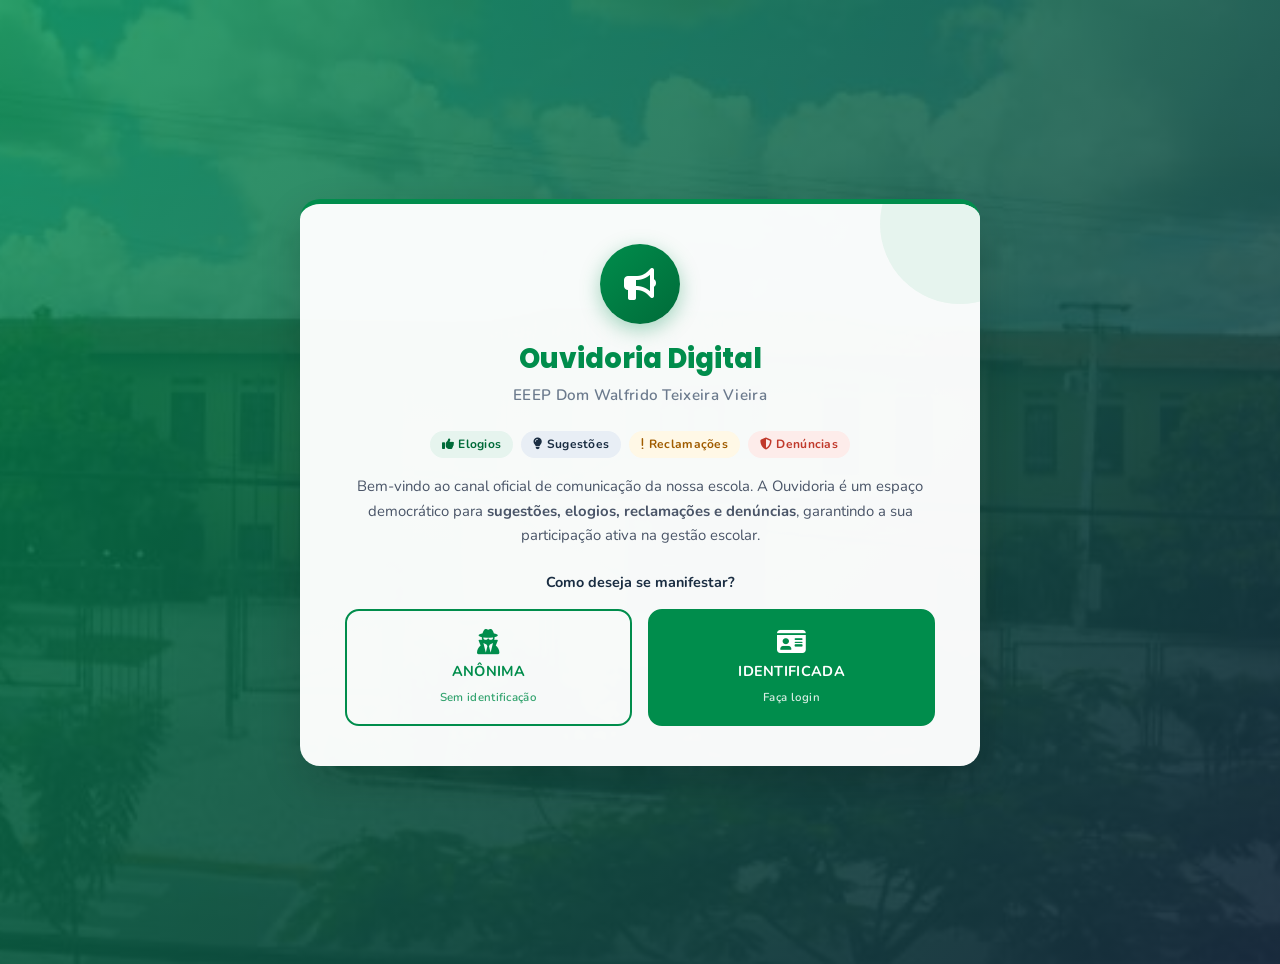
==== index.html @ 805d36ae "v1" ====
<!DOCTYPE html>
<html lang="pt-br">

<head>
    <meta charset="UTF-8">
    <meta name="viewport" content="width=device-width, initial-scale=1.0">
    <meta name="description" content="Ouvidoria Digital — EEEP Dom Walfrido Teixeira Vieira">
    <title>Ouvidoria Digital — EEEP Dom Walfrido</title>

    <link href="https://cdn.jsdelivr.net/npm/bootstrap@5.3.0/dist/css/bootstrap.min.css" rel="stylesheet">
    <link rel="stylesheet" href="https://cdnjs.cloudflare.com/ajax/libs/font-awesome/6.4.0/css/all.min.css">
    <link rel="stylesheet" href="https://cdnjs.cloudflare.com/ajax/libs/animate.css/4.1.1/animate.min.css">
    <link href="https://fonts.googleapis.com/css2?family=Nunito:wght@400;500;600;700;800&family=Poppins:wght@600;700;800&display=swap" rel="stylesheet">
    <link rel="stylesheet" href="assets/css/style.css">
</head>

<body>

    <section id="tela-apresentacao" class="animate__animated animate__fadeIn">
        <div class="hero-overlay">
            <div class="container d-flex align-items-center justify-content-center min-vh-100 py-4">
                <div class="card-hero animate__animated animate__zoomIn">

                    <div class="text-center mb-4">
                        <div class="hero-icon">
                            <i class="fas fa-bullhorn"></i>
                        </div>
                        <h1 class="hero-titulo">Ouvidoria Digital</h1>
                        <p class="hero-subtitulo">EEEP Dom Walfrido Teixeira Vieira</p>
                    </div>

                    <div class="tipo-chips mb-3">
                        <span class="chip chip-verde"><i class="fas fa-thumbs-up me-1"></i>Elogios</span>
                        <span class="chip chip-azul"><i class="fas fa-lightbulb me-1"></i>Sugestões</span>
                        <span class="chip chip-amarelo"><i class="fas fa-exclamation me-1"></i>Reclamações</span>
                        <span class="chip chip-vermelho"><i class="fas fa-shield-alt me-1"></i>Denúncias</span>
                    </div>

                    <p class="hero-desc text-center mb-4">
                        Bem-vindo ao canal oficial de comunicação da nossa escola. A Ouvidoria é um espaço
                        democrático para <strong>sugestões, elogios, reclamações e denúncias</strong>,
                        garantindo a sua participação ativa na gestão escolar.
                    </p>

                    <p class="text-center fw-bold mb-3" style="color: var(--azul); font-size:.9rem;">
                        Como deseja se manifestar?
                    </p>
                    <div class="row g-3">
                        <div class="col-md-6">
                            <button class="btn-hero btn-hero-anonimo"
                                onclick="window.location.href='dashboard.html?anonimo=1'">
                                <i class="fas fa-user-secret"></i>
                                ANÔNIMA
                                <small style="font-size:.72rem; font-weight:600; opacity:.8;">Sem identificação</small>
                            </button>
                        </div>
                        <div class="col-md-6">
                            <button class="btn-hero btn-hero-login"
                                onclick="window.location.href='login.html'">
                                <i class="fas fa-id-card"></i>
                                IDENTIFICADA
                                <small style="font-size:.72rem; font-weight:600; opacity:.85;">Faça login</small>
                            </button>
                        </div>
                    </div>

                </div>
            </div>
        </div>
    </section>

    <script src="https://code.jquery.com/jquery-3.7.1.min.js"></script>
    <script src="https://cdn.jsdelivr.net/npm/bootstrap@5.3.0/dist/js/bootstrap.bundle.min.js"></script>
</body>
</html>
---- assets/css/style.css ----
/* ================================================
   OUVIDORIA DIGITAL — EEEP Dom Walfrido Teixeira
   Paleta oficial: Verde #008d4c · Azul #1a2d42
   ================================================ */

@import url('https://fonts.googleapis.com/css2?family=Nunito:wght@400;500;600;700;800&family=Poppins:wght@600;700;800&display=swap');

/* --- VARIÁVEIS -------------------------------- */
:root {
    --verde:        #008d4c;
    --verde-escuro: #006b39;
    --verde-claro:  #e6f4ee;
    --verde-borda:  #b3ddc8;
    --azul:         #1a2d42;
    --azul-medio:   #253d57;
    --dourado:      #f0b429;
    --dourado-claro:#fff8e6;
    --fundo:        #f0f4f2;
    --branco:       #ffffff;
    --texto:        #2c3e50;
    --texto-suave:  #6b7a8d;
    --sombra-sm:    0 2px 8px rgba(0,0,0,0.08);
    --sombra-md:    0 6px 20px rgba(0,0,0,0.12);
    --sombra-lg:    0 16px 40px rgba(0,0,0,0.16);
    --radius:       14px;
    --radius-sm:    8px;
    --transicao:    all 0.28s cubic-bezier(.4,0,.2,1);
}

/* --- RESET GLOBAL ----------------------------- */
*, *::before, *::after { box-sizing: border-box; margin: 0; padding: 0; }

body {
    font-family: 'Nunito', sans-serif;
    background: var(--fundo);
    color: var(--texto);
    overflow-x: hidden;
}

/* ================================================
   LOADER
   ================================================ */
#loader-overlay {
    position: fixed; inset: 0;
    background: rgba(0,141,76,0.96);
    z-index: 9999;
    display: flex;
    align-items: center;
    justify-content: center;
    flex-direction: column;
    gap: 1rem;
    backdrop-filter: blur(6px);
}
#loader-overlay .spinner-border { width: 3.5rem; height: 3.5rem; border-width: .35em; }
#loader-overlay p { color: #fff; font-weight: 700; font-size: 1rem; letter-spacing: .5px; margin: 0; }

/* ================================================
   TELA DE APRESENTAÇÃO (HERO)
   ================================================ */
#tela-apresentacao {
    background: url('../img/escola.jpg') center/cover no-repeat;
    min-height: 100vh;
    position: relative;
}
.hero-overlay {
    min-height: 100vh;
    background: linear-gradient(
        135deg,
        rgba(0,141,76,0.82) 0%,
        rgba(26,45,66,0.88) 100%
    );
    display: flex;
    align-items: center;
    justify-content: center;
    padding: 2rem 1rem;
}

/* Card hero */
.card-hero {
    background: rgba(255,255,255,0.97);
    border: none;
    border-radius: 20px;
    box-shadow: var(--sombra-lg);
    padding: 2.5rem 2.8rem;
    max-width: 680px;
    width: 100%;
    border-top: 5px solid var(--verde);
    position: relative;
    overflow: hidden;
}
.card-hero::before {
    content: '';
    position: absolute;
    top: -60px; right: -60px;
    width: 160px; height: 160px;
    border-radius: 50%;
    background: var(--verde-claro);
    z-index: 0;
}

.hero-icon {
    width: 80px; height: 80px;
    background: linear-gradient(135deg, var(--verde), var(--verde-escuro));
    border-radius: 50%;
    display: flex; align-items: center; justify-content: center;
    font-size: 2rem; color: #fff;
    margin: 0 auto 1.2rem;
    box-shadow: 0 6px 20px rgba(0,141,76,0.35);
    position: relative; z-index: 1;
}

.hero-titulo {
    font-family: 'Poppins', sans-serif;
    font-size: 1.7rem;
    font-weight: 800;
    color: var(--verde);
    position: relative; z-index: 1;
}
.hero-subtitulo {
    color: var(--texto-suave);
    font-size: .95rem;
    font-weight: 600;
    letter-spacing: .3px;
    position: relative; z-index: 1;
}
.hero-desc {
    font-size: .93rem;
    color: #4a5568;
    line-height: 1.65;
    position: relative; z-index: 1;
}

/* Botões de escolha */
.btn-hero {
    border: 2px solid;
    border-radius: var(--radius);
    padding: 1.1rem 1rem;
    font-weight: 700;
    font-size: .9rem;
    letter-spacing: .3px;
    transition: var(--transicao);
    display: flex; flex-direction: column;
    align-items: center; gap: .4rem;
    width: 100%;
}
.btn-hero i { font-size: 1.6rem; }
.btn-hero-anonimo {
    border-color: var(--verde);
    color: var(--verde);
    background: transparent;
}
.btn-hero-anonimo:hover {
    background: var(--verde);
    color: #fff;
    transform: translateY(-3px);
    box-shadow: 0 8px 20px rgba(0,141,76,0.3);
}
.btn-hero-login {
    background: var(--verde);
    border-color: var(--verde);
    color: #fff;
}
.btn-hero-login:hover {
    background: var(--verde-escuro);
    border-color: var(--verde-escuro);
    transform: translateY(-3px);
    box-shadow: 0 8px 20px rgba(0,141,76,0.3);
}

/* Chips de tipo */
.tipo-chips {
    display: flex;
    flex-wrap: wrap;
    gap: .5rem;
    justify-content: center;
    margin-bottom: 1.4rem;
}
.chip {
    font-size: .75rem;
    font-weight: 700;
    padding: .3rem .75rem;
    border-radius: 99px;
    letter-spacing: .3px;
}
.chip-verde   { background: var(--verde-claro); color: var(--verde-escuro); }
.chip-amarelo { background: var(--dourado-claro); color: #a05c00; }
.chip-azul    { background: #e8eef5; color: var(--azul); }
.chip-vermelho{ background: #fdecea; color: #c0392b; }

/* ================================================
   TELA DE LOGIN
   ================================================ */
#tela-login {
    background: linear-gradient(135deg, var(--verde) 0%, var(--azul) 100%);
    min-height: 100vh;
    display: flex;
    align-items: center;
    justify-content: center;
    padding: 2rem 1rem;
}

.card-login {
    background: var(--branco);
    border: none;
    border-radius: 20px;
    box-shadow: var(--sombra-lg);
    padding: 2.6rem 2.4rem;
    max-width: 440px;
    width: 100%;
    border-top: 5px solid var(--dourado);
}

.login-icon {
    width: 76px; height: 76px;
    background: linear-gradient(135deg, var(--azul), var(--azul-medio));
    border-radius: 50%;
    display: flex; align-items: center; justify-content: center;
    font-size: 1.9rem; color: #fff;
    margin: 0 auto 1.3rem;
    box-shadow: 0 6px 18px rgba(26,45,66,0.3);
}

.login-titulo {
    font-family: 'Poppins', sans-serif;
    font-weight: 800;
    font-size: 1.4rem;
    color: var(--azul);
    letter-spacing: -.3px;
}

/* Inputs customizados */
.form-control, .form-select {
    border-radius: var(--radius-sm);
    border: 1.5px solid #dde3ec;
    padding: .65rem .9rem;
    font-size: .92rem;
    font-family: 'Nunito', sans-serif;
    transition: var(--transicao);
}
.form-control:focus, .form-select:focus {
    border-color: var(--verde);
    box-shadow: 0 0 0 3px rgba(0,141,76,0.12);
    outline: none;
}
.input-group-text {
    border: 1.5px solid #dde3ec;
    background: #f8faf9;
    border-right: none;
}
.input-group .form-control {
    border-left: none;
}

.form-label {
    font-size: .82rem;
    font-weight: 700;
    text-transform: uppercase;
    letter-spacing: .5px;
    color: var(--texto-suave);
    margin-bottom: .4rem;
}

/* Botão login principal */
.btn-entrar {
    background: linear-gradient(135deg, var(--verde), var(--verde-escuro));
    border: none;
    border-radius: 99px;
    padding: .8rem 1.5rem;
    font-weight: 800;
    font-size: .92rem;
    letter-spacing: .5px;
    color: #fff;
    transition: var(--transicao);
    box-shadow: 0 4px 14px rgba(0,141,76,0.35);
}
.btn-entrar:hover {
    transform: translateY(-2px);
    box-shadow: 0 8px 22px rgba(0,141,76,0.4);
    color: #fff;
}
.btn-entrar:active { transform: scale(.97); }

.link-verde { color: var(--verde); font-weight: 700; text-decoration: none; }
.link-verde:hover { color: var(--verde-escuro); text-decoration: underline; }
.link-suave { color: var(--texto-suave); font-size: .85rem; text-decoration: none; }
.link-suave:hover { color: var(--verde); }

/* ================================================
   NAVBAR
   ================================================ */
.navbar-eeep {
    background: var(--azul) !important;
    border-bottom: 3px solid var(--verde);
    padding: .6rem 1.5rem;
    position: sticky;
    top: 0;
    z-index: 1030;
    box-shadow: 0 2px 12px rgba(0,0,0,0.2);
}
.navbar-brand-texto {
    font-family: 'Poppins', sans-serif;
    font-size: 1.05rem;
    font-weight: 800;
    color: #fff !important;
    letter-spacing: .3px;
    display: flex;
    align-items: center;
    gap: .6rem;
}
.navbar-brand-texto .badge-escola {
    font-size: .65rem;
    font-weight: 700;
    background: var(--verde);
    color: #fff;
    border-radius: 6px;
    padding: .25rem .55rem;
    letter-spacing: .3px;
}
.btn-sair {
    background: transparent;
    border: 1.5px solid rgba(255,255,255,.3);
    color: rgba(255,255,255,.85);
    font-size: .82rem;
    font-weight: 700;
    border-radius: 99px;
    padding: .35rem .9rem;
    transition: var(--transicao);
}
.btn-sair:hover {
    background: rgba(255,255,255,.1);
    border-color: rgba(255,255,255,.6);
    color: #fff;
}

/* ================================================
   SIDEBAR
   ================================================ */
.sidebar {
    background: var(--branco);
    border-right: 1px solid #e2e8f0;
    height: calc(100vh - 58px);
    position: sticky;
    top: 58px;
    overflow-y: auto;
    padding: 1rem 0;
}

.sidebar-label {
    font-size: .7rem;
    font-weight: 800;
    letter-spacing: 1.2px;
    color: #b0bec5;
    text-transform: uppercase;
    padding: .8rem 1.4rem .3rem;
    margin-top: .5rem;
}

.sidebar .nav-link {
    display: flex;
    align-items: center;
    gap: .75rem;
    color: var(--texto-suave);
    font-size: .9rem;
    font-weight: 600;
    padding: .7rem 1.4rem;
    border-radius: 0;
    border-left: 3px solid transparent;
    transition: var(--transicao);
    margin: .1rem 0;
}
.sidebar .nav-link i {
    width: 20px;
    text-align: center;
    font-size: 1rem;
    color: #b0bec5;
    transition: var(--transicao);
}
.sidebar .nav-link:hover {
    background: var(--verde-claro);
    color: var(--verde);
    border-left-color: var(--verde-borda);
}
.sidebar .nav-link:hover i { color: var(--verde); }
.sidebar .nav-link.active {
    background: var(--verde-claro);
    color: var(--verde-escuro);
    border-left-color: var(--verde);
    font-weight: 800;
}
.sidebar .nav-link.active i { color: var(--verde); }

/* ================================================
   ÁREA PRINCIPAL (MAIN)
   ================================================ */
.main-content {
    padding: 2rem 1.8rem;
    min-height: calc(100vh - 58px);
}

/* Cabeçalho de seção */
.section-header {
    display: flex;
    align-items: center;
    justify-content: space-between;
    margin-bottom: 1.8rem;
    padding-bottom: 1rem;
    border-bottom: 2px solid #e8eef4;
}
.section-title {
    font-family: 'Poppins', sans-serif;
    font-size: 1.35rem;
    font-weight: 800;
    color: var(--azul);
    margin: 0;
}
.section-title span {
    font-size: .8rem;
    font-weight: 600;
    color: var(--texto-suave);
    display: block;
    margin-top: .1rem;
    font-family: 'Nunito', sans-serif;
}

/* ================================================
   CARDS DE ESTATÍSTICAS
   ================================================ */
.stat-card {
    background: var(--branco);
    border-radius: var(--radius);
    padding: 1.4rem 1.6rem;
    box-shadow: var(--sombra-sm);
    border: 1px solid #edf2f7;
    position: relative;
    overflow: hidden;
    transition: var(--transicao);
}
.stat-card:hover {
    transform: translateY(-3px);
    box-shadow: var(--sombra-md);
}
.stat-card::after {
    content: '';
    position: absolute;
    top: 0; left: 0;
    width: 4px; height: 100%;
}
.stat-card.verde::after  { background: var(--verde); }
.stat-card.azul::after   { background: var(--azul); }
.stat-card.dourado::after{ background: var(--dourado); }
.stat-card.vermelho::after{ background: #e74c3c; }

.stat-label {
    font-size: .72rem;
    font-weight: 800;
    text-transform: uppercase;
    letter-spacing: .8px;
    color: var(--texto-suave);
    margin-bottom: .4rem;
}
.stat-valor {
    font-family: 'Poppins', sans-serif;
    font-size: 2rem;
    font-weight: 800;
    color: var(--azul);
    line-height: 1;
}
.stat-icone {
    position: absolute;
    top: 1.2rem; right: 1.2rem;
    font-size: 2rem;
    opacity: .1;
    color: var(--azul);
}

/* ================================================
   CARDS GENÉRICOS
   ================================================ */
.card-secao {
    background: var(--branco);
    border-radius: var(--radius);
    box-shadow: var(--sombra-sm);
    border: 1px solid #edf2f7;
    overflow: hidden;
}
.card-secao .card-header-custom {
    padding: 1.1rem 1.5rem;
    border-bottom: 1px solid #edf2f7;
    font-weight: 700;
    font-size: .9rem;
    color: var(--azul);
    background: #fafbfc;
    display: flex;
    align-items: center;
    gap: .5rem;
}
.card-secao .card-body-custom {
    padding: 1.5rem;
}

/* ================================================
   TABELAS
   ================================================ */
.tabela-custom {
    width: 100%;
    border-collapse: separate;
    border-spacing: 0;
    font-size: .88rem;
}
.tabela-custom thead th {
    background: #f8fafc;
    color: var(--texto-suave);
    font-size: .72rem;
    font-weight: 800;
    text-transform: uppercase;
    letter-spacing: .8px;
    padding: .85rem 1rem;
    border-bottom: 2px solid #e2e8f0;
}
.tabela-custom tbody tr {
    transition: var(--transicao);
}
.tabela-custom tbody tr:hover {
    background: var(--verde-claro);
}
.tabela-custom tbody td {
    padding: .85rem 1rem;
    border-bottom: 1px solid #f0f4f2;
    vertical-align: middle;
    color: var(--texto);
}
.protocolo-badge {
    font-family: 'Poppins', sans-serif;
    font-size: .82rem;
    font-weight: 700;
    color: var(--azul);
    background: #e8eef5;
    border-radius: 6px;
    padding: .2rem .55rem;
}

/* Badges de status e tipo */
.badge-status, .badge-tipo {
    font-size: .72rem;
    font-weight: 700;
    padding: .35rem .7rem;
    border-radius: 99px;
    letter-spacing: .2px;
}
.s-recebido    { background: #e3f2fd; color: #1565c0; }
.s-analise     { background: #fff8e1; color: #f57f17; }
.s-andamento   { background: #e8f5e9; color: #2e7d32; }
.s-concluido   { background: #e8f5e9; color: #1b5e20; }
.s-arquivado   { background: #f3e5f5; color: #6a1b9a; }

.t-reclamacao { background: #fdecea; color: #c0392b; }
.t-sugestao   { background: #e8f5e9; color: #1b7a3e; }
.t-denuncia   { background: #fef9e7; color: #9a7d0a; }
.t-elogio     { background: #e8f4fd; color: #1a6ea5; }

/* ================================================
   BOTÕES GERAIS
   ================================================ */
.btn-verde {
    background: var(--verde);
    border: none;
    color: #fff;
    font-weight: 700;
    border-radius: var(--radius-sm);
    padding: .6rem 1.3rem;
    font-size: .88rem;
    transition: var(--transicao);
}
.btn-verde:hover {
    background: var(--verde-escuro);
    color: #fff;
    transform: translateY(-1px);
    box-shadow: 0 4px 12px rgba(0,141,76,0.3);
}
.btn-verde-outline {
    background: transparent;
    border: 1.5px solid var(--verde);
    color: var(--verde);
    font-weight: 700;
    border-radius: var(--radius-sm);
    padding: .6rem 1.3rem;
    font-size: .88rem;
    transition: var(--transicao);
}
.btn-verde-outline:hover {
    background: var(--verde);
    color: #fff;
}
.btn-azul {
    background: var(--azul);
    border: none;
    color: #fff;
    font-weight: 700;
    border-radius: var(--radius-sm);
    padding: .6rem 1.3rem;
    font-size: .88rem;
    transition: var(--transicao);
}
.btn-azul:hover {
    background: var(--azul-medio);
    color: #fff;
    transform: translateY(-1px);
}
.btn-sm-icone {
    width: 34px; height: 34px;
    border-radius: var(--radius-sm);
    border: 1.5px solid #e2e8f0;
    background: #fff;
    color: var(--texto-suave);
    display: inline-flex; align-items: center; justify-content: center;
    font-size: .85rem;
    transition: var(--transicao);
}
.btn-sm-icone:hover {
    background: var(--verde-claro);
    border-color: var(--verde-borda);
    color: var(--verde);
}

/* ================================================
   FORMULÁRIO DE MANIFESTAÇÃO
   ================================================ */
.form-manifestacao .form-control,
.form-manifestacao .form-select {
    border-radius: var(--radius-sm);
}
.form-manifestacao textarea { resize: vertical; min-height: 120px; }

.switch-anonimo {
    border: 1.5px solid var(--dourado);
    border-left: 5px solid var(--dourado);
    background: var(--dourado-claro);
    border-radius: var(--radius-sm);
    padding: .9rem 1.1rem;
    margin-bottom: 1.2rem;
    display: flex;
    align-items: center;
    gap: .75rem;
}
.switch-anonimo .form-check-input:checked {
    background-color: var(--dourado);
    border-color: var(--dourado);
}
.switch-anonimo label {
    font-weight: 700;
    font-size: .9rem;
    color: #8a6000;
    cursor: pointer;
}

/* ================================================
   BUSCA DE PROTOCOLO
   ================================================ */
.card-protocolo {
    max-width: 560px;
    margin: 0 auto;
}
.resultado-protocolo {
    border: 1.5px solid var(--verde-borda);
    border-radius: var(--radius);
    padding: 1.4rem;
    background: var(--verde-claro);
}
.resultado-protocolo .titulo-proto {
    font-weight: 800;
    color: var(--verde-escuro);
    display: flex; align-items: center; gap: .5rem;
    margin-bottom: .8rem;
}
.resultado-protocolo .info-row {
    display: flex;
    justify-content: space-between;
    font-size: .88rem;
    border-bottom: 1px solid var(--verde-borda);
    padding: .4rem 0;
}
.resultado-protocolo .info-row:last-child { border: none; }
.resultado-protocolo .info-row strong { color: var(--azul); font-weight: 700; }

/* ================================================
   PERFIL
   ================================================ */
.avatar-perfil {
    width: 90px; height: 90px;
    background: linear-gradient(135deg, var(--verde), var(--azul));
    border-radius: 50%;
    display: flex; align-items: center; justify-content: center;
    font-size: 2.4rem; color: #fff;
    margin: 0 auto 1rem;
    box-shadow: 0 6px 18px rgba(0,0,0,0.15);
}

/* ================================================
   ALERT & FEEDBACK
   ================================================ */
.alerta-sucesso {
    background: var(--verde-claro);
    border: 1.5px solid var(--verde-borda);
    border-left: 5px solid var(--verde);
    border-radius: var(--radius-sm);
    padding: 1rem 1.2rem;
    color: var(--verde-escuro);
    font-weight: 600;
    font-size: .9rem;
}
.alerta-erro {
    background: #fdecea;
    border: 1.5px solid #f5c6cb;
    border-left: 5px solid #e74c3c;
    border-radius: var(--radius-sm);
    padding: 1rem 1.2rem;
    color: #c0392b;
    font-weight: 600;
    font-size: .9rem;
}

/* ================================================
   RESPONSIVIDADE
   ================================================ */
@media (max-width: 768px) {
    .sidebar {
        position: relative !important;
        top: 0;
        height: auto;
        border-right: none;
        border-bottom: 1px solid #e2e8f0;
    }
    .main-content { padding: 1.2rem 1rem; }
    .card-hero { padding: 1.8rem 1.4rem; }
    .card-login { padding: 2rem 1.5rem; }
    .section-title { font-size: 1.15rem; }
}

/* ================================================
   ANIMAÇÕES
   ================================================ */
@keyframes fadeSlideUp {
    from { opacity: 0; transform: translateY(16px); }
    to   { opacity: 1; transform: translateY(0); }
}
.fade-in-up {
    animation: fadeSlideUp .4s ease both;
}

/* Scrollbar personalizado */
::-webkit-scrollbar { width: 6px; height: 6px; }
::-webkit-scrollbar-track { background: #f0f4f2; }
::-webkit-scrollbar-thumb { background: var(--verde-borda); border-radius: 99px; }
::-webkit-scrollbar-thumb:hover { background: var(--verde); }
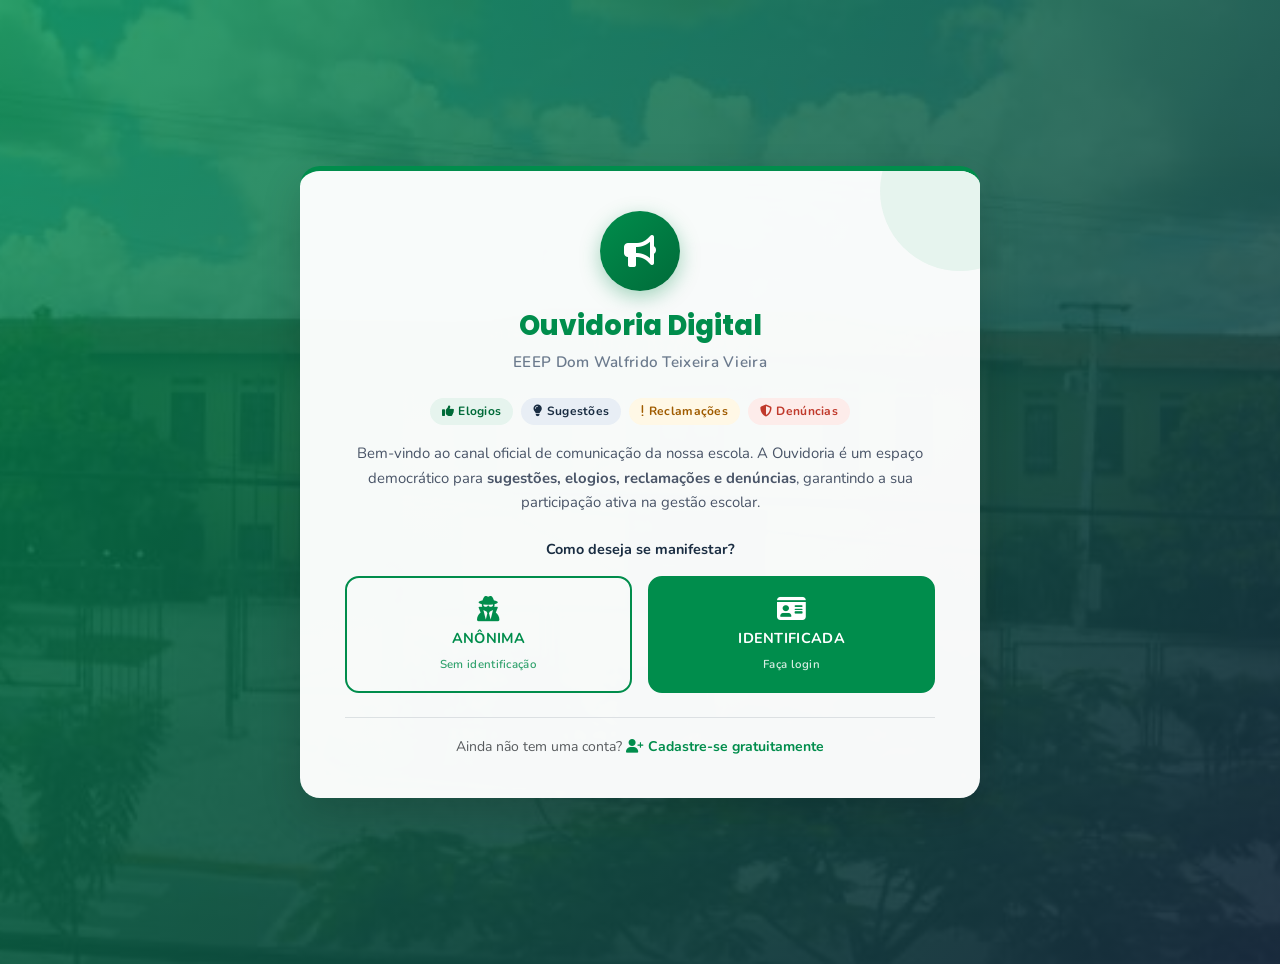
==== commit 2fcc6f38: "v2" ====
--- a/index.html
+++ b/index.html
@@ -64,6 +64,14 @@
                         </div>
                     </div>
 
+                    <!-- Cadastro -->
+                    <div class="text-center mt-4 pt-3 border-top" style="border-color: rgba(26,45,66,0.12) !important;">
+                        <span class="text-muted small">Ainda não tem uma conta? </span>
+                        <a href="cadastro.html" class="link-verde small fw-bold">
+                            <i class="fas fa-user-plus me-1"></i>Cadastre-se gratuitamente
+                        </a>
+                    </div>
+
                 </div>
             </div>
         </div>
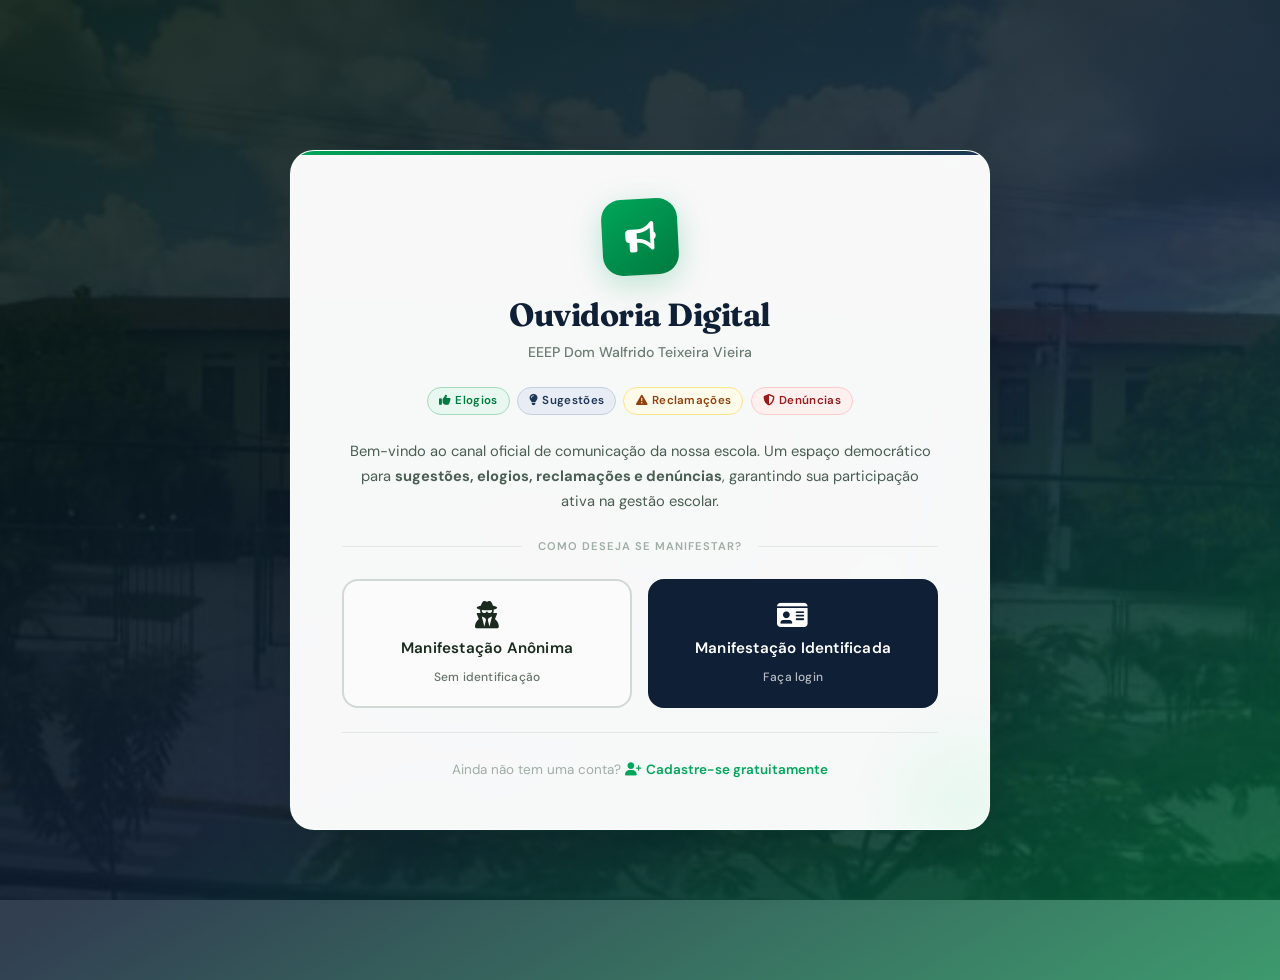
==== commit c7de4143: "v6" ====
--- a/index.html
+++ b/index.html
@@ -1,83 +1,85 @@
 <!DOCTYPE html>
 <html lang="pt-br">
-
 <head>
     <meta charset="UTF-8">
     <meta name="viewport" content="width=device-width, initial-scale=1.0">
     <meta name="description" content="Ouvidoria Digital — EEEP Dom Walfrido Teixeira Vieira">
     <title>Ouvidoria Digital — EEEP Dom Walfrido</title>
-
     <link href="https://cdn.jsdelivr.net/npm/bootstrap@5.3.0/dist/css/bootstrap.min.css" rel="stylesheet">
     <link rel="stylesheet" href="https://cdnjs.cloudflare.com/ajax/libs/font-awesome/6.4.0/css/all.min.css">
     <link rel="stylesheet" href="https://cdnjs.cloudflare.com/ajax/libs/animate.css/4.1.1/animate.min.css">
-    <link href="https://fonts.googleapis.com/css2?family=Nunito:wght@400;500;600;700;800&family=Poppins:wght@600;700;800&display=swap" rel="stylesheet">
+    <link href="https://fonts.googleapis.com/css2?family=DM+Sans:opsz,wght@9..40,300;9..40,400;9..40,500;9..40,600;9..40,700&family=Fraunces:opsz,wght@9..144,300;9..144,600;9..144,700&display=swap" rel="stylesheet">
     <link rel="stylesheet" href="assets/css/style.css">
 </head>
-
 <body>
 
-    <section id="tela-apresentacao" class="animate__animated animate__fadeIn">
-        <div class="hero-overlay">
-            <div class="container d-flex align-items-center justify-content-center min-vh-100 py-4">
-                <div class="card-hero animate__animated animate__zoomIn">
+<section id="tela-apresentacao">
+    <div class="hero-overlay">
+        <div class="container d-flex align-items-center justify-content-center min-vh-100 py-5">
+            <div class="card-hero animate__animated animate__fadeInUp">
 
-                    <div class="text-center mb-4">
-                        <div class="hero-icon">
-                            <i class="fas fa-bullhorn"></i>
-                        </div>
-                        <h1 class="hero-titulo">Ouvidoria Digital</h1>
-                        <p class="hero-subtitulo">EEEP Dom Walfrido Teixeira Vieira</p>
+                <!-- Header -->
+                <div class="text-center mb-4" style="position:relative;z-index:1">
+                    <div class="hero-icon">
+                        <i class="fas fa-bullhorn"></i>
                     </div>
+                    <h1 class="hero-titulo">Ouvidoria Digital</h1>
+                    <p class="hero-subtitulo">EEEP Dom Walfrido Teixeira Vieira</p>
+                </div>
 
-                    <div class="tipo-chips mb-3">
-                        <span class="chip chip-verde"><i class="fas fa-thumbs-up me-1"></i>Elogios</span>
-                        <span class="chip chip-azul"><i class="fas fa-lightbulb me-1"></i>Sugestões</span>
-                        <span class="chip chip-amarelo"><i class="fas fa-exclamation me-1"></i>Reclamações</span>
-                        <span class="chip chip-vermelho"><i class="fas fa-shield-alt me-1"></i>Denúncias</span>
+                <!-- Chips -->
+                <div class="tipo-chips">
+                    <span class="chip chip-verde"><i class="fas fa-thumbs-up me-1"></i>Elogios</span>
+                    <span class="chip chip-azul"><i class="fas fa-lightbulb me-1"></i>Sugestões</span>
+                    <span class="chip chip-amarelo"><i class="fas fa-triangle-exclamation me-1"></i>Reclamações</span>
+                    <span class="chip chip-vermelho"><i class="fas fa-shield-halved me-1"></i>Denúncias</span>
+                </div>
+
+                <!-- Descrição -->
+                <p class="hero-desc text-center mb-0" style="position:relative;z-index:1">
+                    Bem-vindo ao canal oficial de comunicação da nossa escola. Um espaço
+                    democrático para <strong>sugestões, elogios, reclamações e denúncias</strong>,
+                    garantindo sua participação ativa na gestão escolar.
+                </p>
+
+                <div class="hero-divider">
+                    <span>Como deseja se manifestar?</span>
+                </div>
+
+                <!-- Botões de escolha -->
+                <div class="row g-3" style="position:relative;z-index:1">
+                    <div class="col-md-6">
+                        <button class="btn-hero btn-hero-anonimo"
+                            onclick="window.location.href='dashboard.html?anonimo=1'">
+                            <i class="fas fa-user-secret"></i>
+                            <span style="font-size:.95rem">Manifestação Anônima</span>
+                            <small style="font-size:.75rem;opacity:.65;font-weight:500">Sem identificação</small>
+                        </button>
                     </div>
+                    <div class="col-md-6">
+                        <button class="btn-hero btn-hero-login"
+                            onclick="window.location.href='login.html'">
+                            <i class="fas fa-id-card"></i>
+                            <span style="font-size:.95rem">Manifestação Identificada</span>
+                            <small style="font-size:.75rem;opacity:.7;font-weight:500">Faça login</small>
+                        </button>
+                    </div>
+                </div>
 
-                    <p class="hero-desc text-center mb-4">
-                        Bem-vindo ao canal oficial de comunicação da nossa escola. A Ouvidoria é um espaço
-                        democrático para <strong>sugestões, elogios, reclamações e denúncias</strong>,
-                        garantindo a sua participação ativa na gestão escolar.
-                    </p>
+                <!-- Cadastro -->
+                <div class="text-center mt-4 pt-4" style="border-top:1px solid var(--borda);position:relative;z-index:1">
+                    <span style="font-size:.84rem;color:var(--texto-muted)">Ainda não tem uma conta? </span>
+                    <a href="cadastro.html" class="link-verde" style="font-size:.84rem">
+                        <i class="fas fa-user-plus me-1"></i>Cadastre-se gratuitamente
+                    </a>
+                </div>
 
-                    <p class="text-center fw-bold mb-3" style="color: var(--azul); font-size:.9rem;">
-                        Como deseja se manifestar?
-                    </p>
-                    <div class="row g-3">
-                        <div class="col-md-6">
-                            <button class="btn-hero btn-hero-anonimo"
-                                onclick="window.location.href='dashboard.html?anonimo=1'">
-                                <i class="fas fa-user-secret"></i>
-                                ANÔNIMA
-                                <small style="font-size:.72rem; font-weight:600; opacity:.8;">Sem identificação</small>
-                            </button>
-                        </div>
-                        <div class="col-md-6">
-                            <button class="btn-hero btn-hero-login"
-                                onclick="window.location.href='login.html'">
-                                <i class="fas fa-id-card"></i>
-                                IDENTIFICADA
-                                <small style="font-size:.72rem; font-weight:600; opacity:.85;">Faça login</small>
-                            </button>
-                        </div>
-                    </div>
-
-                    <!-- Cadastro -->
-                    <div class="text-center mt-4 pt-3 border-top" style="border-color: rgba(26,45,66,0.12) !important;">
-                        <span class="text-muted small">Ainda não tem uma conta? </span>
-                        <a href="cadastro.html" class="link-verde small fw-bold">
-                            <i class="fas fa-user-plus me-1"></i>Cadastre-se gratuitamente
-                        </a>
-                    </div>
-
-                </div>
             </div>
         </div>
-    </section>
+    </div>
+</section>
 
-    <script src="https://code.jquery.com/jquery-3.7.1.min.js"></script>
-    <script src="https://cdn.jsdelivr.net/npm/bootstrap@5.3.0/dist/js/bootstrap.bundle.min.js"></script>
+<script src="https://code.jquery.com/jquery-3.7.1.min.js"></script>
+<script src="https://cdn.jsdelivr.net/npm/bootstrap@5.3.0/dist/js/bootstrap.bundle.min.js"></script>
 </body>
 </html>
--- a/assets/css/style.css
+++ b/assets/css/style.css
@@ -1,754 +1,236 @@
 /* ================================================
    OUVIDORIA DIGITAL — EEEP Dom Walfrido Teixeira
-   Paleta oficial: Verde #008d4c · Azul #1a2d42
+   Design System v3 — Modern Refined
    ================================================ */
 
-@import url('https://fonts.googleapis.com/css2?family=Nunito:wght@400;500;600;700;800&family=Poppins:wght@600;700;800&display=swap');
-
-/* --- VARIÁVEIS -------------------------------- */
+@import url('https://fonts.googleapis.com/css2?family=DM+Sans:ital,opsz,wght@0,9..40,300;0,9..40,400;0,9..40,500;0,9..40,600;0,9..40,700;1,9..40,400&family=Fraunces:ital,opsz,wght@0,9..144,300;0,9..144,600;0,9..144,700;1,9..144,400&display=swap');
+
 :root {
-    --verde:        #008d4c;
-    --verde-escuro: #006b39;
-    --verde-claro:  #e6f4ee;
-    --verde-borda:  #b3ddc8;
-    --azul:         #1a2d42;
-    --azul-medio:   #253d57;
-    --dourado:      #f0b429;
-    --dourado-claro:#fff8e6;
-    --fundo:        #f0f4f2;
-    --branco:       #ffffff;
-    --texto:        #2c3e50;
-    --texto-suave:  #6b7a8d;
-    --sombra-sm:    0 2px 8px rgba(0,0,0,0.08);
-    --sombra-md:    0 6px 20px rgba(0,0,0,0.12);
-    --sombra-lg:    0 16px 40px rgba(0,0,0,0.16);
-    --radius:       14px;
-    --radius-sm:    8px;
-    --transicao:    all 0.28s cubic-bezier(.4,0,.2,1);
+    --verde:         #00a65a;
+    --verde-escuro:  #007a40;
+    --verde-claro:   #e8f8f0;
+    --verde-borda:   #a3d9bc;
+    --verde-glow:    rgba(0,166,90,0.18);
+    --azul:          #0f1f35;
+    --azul-medio:    #1e3554;
+    --azul-claro:    #e8edf5;
+    --dourado:       #f59e0b;
+    --dourado-claro: #fffbeb;
+    --fundo:         #f5f7f5;
+    --fundo-alt:     #eef1ee;
+    --branco:        #ffffff;
+    --texto:         #1a2b1e;
+    --texto-suave:   #6b7d72;
+    --texto-muted:   #9fada5;
+    --borda:         #e2e8e4;
+    --sombra-xs:     0 1px 3px rgba(0,0,0,0.06);
+    --sombra-sm:     0 4px 12px rgba(0,0,0,0.08);
+    --sombra-md:     0 8px 28px rgba(0,0,0,0.11);
+    --sombra-lg:     0 20px 60px rgba(0,0,0,0.16);
+    --sombra-verde:  0 8px 30px rgba(0,166,90,0.25);
+    --radius:        16px;
+    --radius-sm:     10px;
+    --radius-xs:     6px;
+    --transicao:     all 0.24s cubic-bezier(.4,0,.2,1);
+    --font-display:  'Fraunces', Georgia, serif;
+    --font-body:     'DM Sans', system-ui, sans-serif;
 }
 
-/* --- RESET GLOBAL ----------------------------- */
-*, *::before, *::after { box-sizing: border-box; margin: 0; padding: 0; }
-
-body {
-    font-family: 'Nunito', sans-serif;
-    background: var(--fundo);
-    color: var(--texto);
-    overflow-x: hidden;
+*,*::before,*::after{box-sizing:border-box;margin:0;padding:0}
+body{font-family:var(--font-body);background:var(--fundo);color:var(--texto);overflow-x:hidden;-webkit-font-smoothing:antialiased}
+
+/* LOADER */
+#loader-overlay{position:fixed;inset:0;background:var(--azul);z-index:9999;display:flex;align-items:center;justify-content:center;flex-direction:column;gap:1.2rem}
+#loader-overlay .spinner-border{width:2.8rem;height:2.8rem;border-width:3px;color:var(--verde)!important}
+#loader-overlay p{color:rgba(255,255,255,.7);font-weight:500;font-size:.9rem;margin:0}
+
+/* HERO */
+#tela-apresentacao{background:url('../img/escola.jpg') center/cover no-repeat fixed;min-height:100vh;position:relative}
+.hero-overlay{min-height:100vh;background:linear-gradient(150deg,rgba(0,20,10,.88) 0%,rgba(15,31,53,.85) 55%,rgba(0,122,64,.75) 100%);display:flex;align-items:center;justify-content:center;padding:2.5rem 1.5rem;position:relative}
+.hero-overlay::before{content:'';position:absolute;inset:0;background:url("data:image/svg+xml,%3Csvg width='60' height='60' viewBox='0 0 60 60' xmlns='http://www.w3.org/2000/svg'%3E%3Cg fill='none'%3E%3Cg fill='%2300a65a' fill-opacity='0.04'%3E%3Ccircle cx='30' cy='30' r='1.5'/%3E%3C/g%3E%3C/g%3E%3C/svg%3E");pointer-events:none}
+
+.card-hero{background:rgba(255,255,255,.97);backdrop-filter:blur(20px);border:1px solid rgba(255,255,255,.6);border-radius:24px;box-shadow:var(--sombra-lg),0 0 0 1px rgba(0,166,90,.08);padding:3rem 3.2rem;max-width:700px;width:100%;position:relative;overflow:hidden}
+.card-hero::before{content:'';position:absolute;top:0;left:0;right:0;height:4px;background:linear-gradient(90deg,var(--verde),var(--azul-medio),var(--verde));background-size:200% auto;animation:shimmer 3s linear infinite}
+.card-hero::after{content:'';position:absolute;bottom:-80px;right:-80px;width:220px;height:220px;border-radius:50%;background:radial-gradient(circle,var(--verde-claro) 0%,transparent 70%);pointer-events:none}
+@keyframes shimmer{0%{background-position:-200% center}100%{background-position:200% center}}
+
+.hero-icon{width:76px;height:76px;background:linear-gradient(145deg,var(--verde),var(--verde-escuro));border-radius:20px;display:flex;align-items:center;justify-content:center;font-size:1.9rem;color:#fff;margin:0 auto 1.4rem;box-shadow:var(--sombra-verde);position:relative;z-index:1;transform:rotate(-3deg)}
+.hero-titulo{font-family:var(--font-display);font-size:2rem;font-weight:700;color:var(--azul);position:relative;z-index:1;letter-spacing:-.5px;line-height:1.15}
+.hero-subtitulo{color:var(--texto-suave);font-size:.88rem;font-weight:500;position:relative;z-index:1;margin-top:.25rem}
+.hero-desc{font-size:.92rem;color:#4a5e52;line-height:1.7;position:relative;z-index:1}
+
+.hero-divider{display:flex;align-items:center;gap:1rem;margin:1.5rem 0;position:relative;z-index:1}
+.hero-divider::before,.hero-divider::after{content:'';flex:1;height:1px;background:var(--borda)}
+.hero-divider span{font-size:.7rem;font-weight:600;color:var(--texto-muted);letter-spacing:1px;text-transform:uppercase;white-space:nowrap}
+
+.tipo-chips{display:flex;flex-wrap:wrap;gap:.45rem;justify-content:center;margin-bottom:1.5rem;position:relative;z-index:1}
+.chip{font-size:.72rem;font-weight:600;padding:.28rem .7rem;border-radius:99px;letter-spacing:.3px;border:1px solid transparent}
+.chip-verde{background:var(--verde-claro);color:var(--verde-escuro);border-color:var(--verde-borda)}
+.chip-amarelo{background:#fffbeb;color:#92400e;border-color:#fde68a}
+.chip-azul{background:var(--azul-claro);color:var(--azul-medio);border-color:#c5d0df}
+.chip-vermelho{background:#fff0f0;color:#991b1b;border-color:#fecaca}
+
+.btn-hero{border:2px solid;border-radius:var(--radius);padding:1.3rem 1rem;font-weight:600;font-size:.88rem;letter-spacing:.2px;transition:var(--transicao);display:flex;flex-direction:column;align-items:center;gap:.5rem;width:100%;cursor:pointer;position:relative;overflow:hidden;background:transparent}
+.btn-hero i{font-size:1.7rem;transition:var(--transicao)}
+.btn-hero:hover i{transform:scale(1.1)}
+.btn-hero-anonimo{border-color:#d1d9d4;color:var(--texto);background:#fafbfa}
+.btn-hero-anonimo:hover{border-color:var(--verde);color:var(--verde-escuro);background:var(--verde-claro);transform:translateY(-3px);box-shadow:var(--sombra-verde)}
+.btn-hero-login{background:var(--azul);border-color:var(--azul);color:#fff}
+.btn-hero-login:hover{background:var(--azul-medio);border-color:var(--azul-medio);color:#fff;transform:translateY(-3px);box-shadow:0 8px 28px rgba(15,31,53,.35)}
+
+/* LOGIN */
+#tela-login{background:var(--azul);min-height:100vh;display:flex;align-items:center;justify-content:center;padding:2rem 1rem;position:relative;overflow:hidden}
+#tela-login::before{content:'';position:absolute;width:600px;height:600px;border-radius:50%;background:radial-gradient(circle,rgba(0,166,90,.15) 0%,transparent 65%);top:-200px;right:-200px;pointer-events:none}
+#tela-login::after{content:'';position:absolute;width:400px;height:400px;border-radius:50%;background:radial-gradient(circle,rgba(0,166,90,.08) 0%,transparent 65%);bottom:-150px;left:-100px;pointer-events:none}
+
+.card-login{background:rgba(255,255,255,.98);border:none;border-radius:24px;box-shadow:var(--sombra-lg);padding:2.8rem 2.6rem;max-width:460px;width:100%;position:relative;z-index:1}
+.login-icon{width:72px;height:72px;background:linear-gradient(145deg,var(--azul),var(--azul-medio));border-radius:20px;display:flex;align-items:center;justify-content:center;font-size:1.8rem;color:#fff;margin:0 auto 1.4rem;box-shadow:0 8px 24px rgba(15,31,53,.3);transform:rotate(3deg)}
+.login-titulo{font-family:var(--font-display);font-weight:700;font-size:1.55rem;color:var(--azul);letter-spacing:-.4px}
+
+/* INPUTS */
+.form-control,.form-select{border-radius:var(--radius-sm);border:1.5px solid var(--borda);padding:.7rem 1rem;font-size:.91rem;font-family:var(--font-body);color:var(--texto);background:#fafbfa;transition:var(--transicao)}
+.form-control::placeholder{color:var(--texto-muted)}
+.form-control:focus,.form-select:focus{border-color:var(--verde);background:#fff;box-shadow:0 0 0 3.5px var(--verde-glow);outline:none}
+.input-group-text{border:1.5px solid var(--borda);border-right:none;background:#f5f7f5;color:var(--texto-muted);transition:var(--transicao)}
+.input-group:focus-within .input-group-text{border-color:var(--verde);color:var(--verde)}
+.input-group .form-control{border-left:none}
+.input-group:focus-within .form-control{border-color:var(--verde)}
+.form-label{font-size:.78rem;font-weight:600;text-transform:uppercase;letter-spacing:.6px;color:var(--texto-suave);margin-bottom:.45rem}
+
+/* BTN ENTRAR */
+.btn-entrar{background:linear-gradient(135deg,var(--verde) 0%,var(--verde-escuro) 100%);border:none;border-radius:var(--radius-sm);padding:.85rem 1.5rem;font-weight:600;font-size:.92rem;letter-spacing:.2px;color:#fff;transition:var(--transicao);box-shadow:var(--sombra-verde);cursor:pointer;position:relative;overflow:hidden}
+.btn-entrar:hover{transform:translateY(-2px);box-shadow:0 12px 35px rgba(0,166,90,.35);color:#fff}
+.btn-entrar:active{transform:scale(.98)}
+.link-verde{color:var(--verde);font-weight:600;text-decoration:none}
+.link-verde:hover{color:var(--verde-escuro);text-decoration:underline}
+.link-suave{color:var(--texto-muted);font-size:.84rem;text-decoration:none;transition:color .2s}
+.link-suave:hover{color:var(--verde)}
+
+/* NAVBAR */
+.navbar-eeep{background:var(--azul)!important;border-bottom:1px solid rgba(255,255,255,.06);padding:.7rem 1.8rem;position:sticky;top:0;z-index:1030;box-shadow:0 2px 20px rgba(0,0,0,.25)}
+.navbar-brand-texto{font-family:var(--font-body);font-size:1rem;font-weight:700;color:#fff!important;letter-spacing:.1px;display:flex;align-items:center;gap:.7rem}
+.navbar-brand-texto i{color:var(--verde);font-size:1.1rem}
+.badge-escola{font-size:.62rem;font-weight:600;background:rgba(0,166,90,.2);color:rgba(255,255,255,.85);border:1px solid rgba(0,166,90,.3);border-radius:var(--radius-xs);padding:.22rem .55rem;letter-spacing:.3px}
+.btn-sair{background:rgba(255,255,255,.06);border:1px solid rgba(255,255,255,.12);color:rgba(255,255,255,.75);font-size:.8rem;font-weight:600;border-radius:var(--radius-xs);padding:.38rem .9rem;transition:var(--transicao);cursor:pointer}
+.btn-sair:hover{background:rgba(255,255,255,.12);border-color:rgba(255,255,255,.25);color:#fff}
+
+/* SIDEBAR */
+.sidebar{background:var(--branco);border-right:1px solid var(--borda);height:calc(100vh - 56px);position:sticky;top:56px;overflow-y:auto;padding:1.2rem 0}
+.sidebar::-webkit-scrollbar{width:4px}
+.sidebar::-webkit-scrollbar-thumb{background:var(--borda);border-radius:99px}
+.sidebar-label{font-size:.65rem;font-weight:700;letter-spacing:1.4px;color:var(--texto-muted);text-transform:uppercase;padding:1rem 1.6rem .4rem;margin-top:.5rem}
+.sidebar .nav-link{display:flex;align-items:center;gap:.8rem;color:var(--texto-suave);font-size:.875rem;font-weight:500;padding:.65rem 1.6rem;border-left:2.5px solid transparent;transition:var(--transicao);margin:.05rem 0}
+.sidebar .nav-link i{width:18px;text-align:center;font-size:.95rem;opacity:.5;transition:var(--transicao)}
+.sidebar .nav-link:hover{background:var(--verde-claro);color:var(--verde-escuro);border-left-color:var(--verde-borda)}
+.sidebar .nav-link:hover i{opacity:1;color:var(--verde)}
+.sidebar .nav-link.active{background:var(--verde-claro);color:var(--verde-escuro);border-left-color:var(--verde);font-weight:600}
+.sidebar .nav-link.active i{opacity:1;color:var(--verde)}
+
+#aviso-anonimo{margin:1rem .9rem;padding:1rem 1.1rem;background:var(--dourado-claro);border:1px solid #fde68a;border-left:3px solid var(--dourado);border-radius:var(--radius-sm);font-size:.78rem;color:#78350f;line-height:1.5}
+#aviso-anonimo strong{display:block;margin-bottom:.2rem;font-size:.8rem}
+#aviso-anonimo a{color:#92400e;font-weight:700}
+
+/* MAIN */
+.main-content{padding:2.2rem 2rem;min-height:calc(100vh - 56px);background:var(--fundo)}
+.section-header{display:flex;align-items:center;justify-content:space-between;margin-bottom:2rem;padding-bottom:1.2rem;border-bottom:1px solid var(--borda)}
+.section-title{font-family:var(--font-display);font-size:1.5rem;font-weight:700;color:var(--azul);margin:0;letter-spacing:-.3px}
+.section-title span{font-family:var(--font-body);font-size:.8rem;font-weight:400;color:var(--texto-suave);display:block;margin-top:.15rem;font-style:italic}
+
+/* STAT CARDS */
+.stat-card{background:var(--branco);border-radius:var(--radius);padding:1.5rem 1.6rem;box-shadow:var(--sombra-xs);border:1px solid var(--borda);position:relative;overflow:hidden;transition:var(--transicao)}
+.stat-card:hover{transform:translateY(-4px);box-shadow:var(--sombra-md)}
+.stat-card::before{content:'';position:absolute;top:0;left:0;right:0;height:3px}
+.stat-card.verde::before{background:var(--verde)}
+.stat-card.azul::before{background:var(--azul-medio)}
+.stat-card.dourado::before{background:var(--dourado)}
+.stat-label{font-size:.7rem;font-weight:700;text-transform:uppercase;letter-spacing:1px;color:var(--texto-muted);margin-bottom:.55rem}
+.stat-valor{font-family:var(--font-display);font-size:2.4rem;font-weight:700;color:var(--azul);line-height:1;letter-spacing:-.5px}
+.stat-icone{position:absolute;bottom:1.1rem;right:1.3rem;font-size:2.4rem;opacity:.07;color:var(--azul)}
+
+/* CARD SECAO */
+.card-secao{background:var(--branco);border-radius:var(--radius);box-shadow:var(--sombra-xs);border:1px solid var(--borda);overflow:hidden}
+.card-secao .card-header-custom{padding:1.1rem 1.6rem;border-bottom:1px solid var(--borda);font-weight:600;font-size:.88rem;color:var(--texto-suave);background:var(--fundo-alt);display:flex;align-items:center;gap:.5rem}
+.card-secao .card-body-custom{padding:1.7rem}
+
+/* TABELA */
+.tabela-custom{width:100%;border-collapse:separate;border-spacing:0;font-size:.875rem}
+.tabela-custom thead th{background:var(--fundo-alt);color:var(--texto-muted);font-size:.68rem;font-weight:700;text-transform:uppercase;letter-spacing:1px;padding:.9rem 1.1rem;border-bottom:1px solid var(--borda)}
+.tabela-custom tbody tr{transition:background .15s ease}
+.tabela-custom tbody tr:hover{background:var(--verde-claro)}
+.tabela-custom tbody td{padding:.9rem 1.1rem;border-bottom:1px solid #f2f5f3;vertical-align:middle;color:var(--texto)}
+.tabela-custom tbody tr:last-child td{border-bottom:none}
+.protocolo-badge{font-family:'Courier New',monospace;font-size:.8rem;font-weight:700;color:var(--azul-medio);background:var(--azul-claro);border-radius:var(--radius-xs);padding:.2rem .55rem;letter-spacing:.5px}
+
+.badge-status,.badge-tipo{font-size:.7rem;font-weight:600;padding:.3rem .65rem;border-radius:99px;letter-spacing:.2px}
+.s-recebido{background:#eff6ff;color:#1d4ed8}
+.s-analise{background:#fffbeb;color:#b45309}
+.s-andamento{background:var(--verde-claro);color:var(--verde-escuro)}
+.s-concluido{background:#f0fdf4;color:#15803d}
+.s-arquivado{background:#faf5ff;color:#7e22ce}
+.t-reclamacao{background:#fff1f2;color:#be123c}
+.t-sugestao{background:var(--verde-claro);color:var(--verde-escuro)}
+.t-denuncia{background:#fffbeb;color:#92400e}
+.t-elogio{background:#eff6ff;color:#1e40af}
+
+/* BOTÕES */
+.btn-verde{background:var(--verde);border:none;color:#fff;font-weight:600;border-radius:var(--radius-sm);padding:.6rem 1.3rem;font-size:.875rem;transition:var(--transicao);cursor:pointer}
+.btn-verde:hover{background:var(--verde-escuro);color:#fff;transform:translateY(-1px);box-shadow:0 4px 14px rgba(0,166,90,.3)}
+.btn-verde-outline{background:transparent;border:1.5px solid var(--borda);color:var(--texto-suave);font-weight:600;border-radius:var(--radius-sm);padding:.6rem 1.3rem;font-size:.875rem;transition:var(--transicao);cursor:pointer}
+.btn-verde-outline:hover{border-color:var(--verde);color:var(--verde);background:var(--verde-claro)}
+.btn-azul{background:var(--azul);border:none;color:#fff;font-weight:600;border-radius:var(--radius-sm);padding:.6rem 1.3rem;font-size:.875rem;transition:var(--transicao);cursor:pointer}
+.btn-azul:hover{background:var(--azul-medio);color:#fff;transform:translateY(-1px)}
+.btn-sm-icone{width:32px;height:32px;border-radius:var(--radius-xs);border:1px solid var(--borda);background:var(--branco);color:var(--texto-muted);display:inline-flex;align-items:center;justify-content:center;font-size:.82rem;transition:var(--transicao);cursor:pointer}
+.btn-sm-icone:hover{background:var(--verde-claro);border-color:var(--verde-borda);color:var(--verde)}
+
+/* FORM MANIFESTAÇÃO */
+.form-manifestacao .form-control,.form-manifestacao .form-select{border-radius:var(--radius-sm)}
+.form-manifestacao textarea{resize:vertical;min-height:130px}
+.switch-anonimo{border:1.5px solid #fde68a;border-left:4px solid var(--dourado);background:var(--dourado-claro);border-radius:var(--radius-sm);padding:1rem 1.2rem;display:flex;align-items:center;gap:.8rem;transition:var(--transicao)}
+.switch-anonimo .form-check-input:checked{background-color:var(--dourado);border-color:var(--dourado)}
+.switch-anonimo label{font-weight:600;font-size:.88rem;color:#78350f;cursor:pointer;margin:0;line-height:1.4}
+
+/* PROTOCOLO */
+.card-protocolo{max-width:580px}
+.resultado-protocolo{border:1.5px solid var(--verde-borda);border-radius:var(--radius);padding:1.5rem;background:var(--verde-claro)}
+.resultado-protocolo .titulo-proto{font-weight:700;color:var(--verde-escuro);display:flex;align-items:center;gap:.5rem;margin-bottom:1rem;font-size:.95rem}
+.resultado-protocolo .info-row{display:flex;justify-content:space-between;align-items:center;font-size:.875rem;border-bottom:1px solid rgba(0,166,90,.12);padding:.55rem 0}
+.resultado-protocolo .info-row:last-child{border:none}
+.resultado-protocolo .info-row strong{color:var(--azul);font-weight:600}
+
+/* PERFIL */
+.avatar-perfil{width:88px;height:88px;background:linear-gradient(145deg,var(--verde),var(--azul-medio));border-radius:24px;display:flex;align-items:center;justify-content:center;font-size:2.2rem;color:#fff;margin:0 auto 1rem;box-shadow:var(--sombra-md)}
+
+/* ALERTS */
+.alerta-sucesso{background:var(--verde-claro);border:1px solid var(--verde-borda);border-left:4px solid var(--verde);border-radius:var(--radius-sm);padding:1rem 1.2rem;color:var(--verde-escuro);font-weight:500;font-size:.88rem;line-height:1.5}
+.alerta-erro{background:#fff0f0;border:1px solid #fecaca;border-left:4px solid #ef4444;border-radius:var(--radius-sm);padding:1rem 1.2rem;color:#991b1b;font-weight:500;font-size:.88rem;line-height:1.5}
+
+/* MODAL */
+.modal-content{border:none;border-radius:var(--radius)!important;box-shadow:var(--sombra-lg)}
+
+/* RESPONSIVO */
+@media(max-width:768px){
+    .sidebar{position:relative!important;top:0;height:auto;border-right:none;border-bottom:1px solid var(--borda);padding:.6rem 0}
+    .sidebar .nav-link{padding:.55rem 1.2rem}
+    .main-content{padding:1.4rem 1rem}
+    .card-hero{padding:2rem 1.5rem;border-radius:20px}
+    .card-login{padding:2rem 1.5rem}
+    .hero-titulo{font-size:1.65rem}
+    .section-title{font-size:1.25rem}
+    .section-header{flex-direction:column;align-items:flex-start;gap:1rem}
+    .stat-valor{font-size:2rem}
+    .tabela-custom thead th,.tabela-custom tbody td{padding:.7rem .8rem}
 }
-
-/* ================================================
-   LOADER
-   ================================================ */
-#loader-overlay {
-    position: fixed; inset: 0;
-    background: rgba(0,141,76,0.96);
-    z-index: 9999;
-    display: flex;
-    align-items: center;
-    justify-content: center;
-    flex-direction: column;
-    gap: 1rem;
-    backdrop-filter: blur(6px);
+@media(max-width:480px){
+    .card-hero{padding:1.6rem 1.2rem}
+    .btn-hero{padding:1rem .8rem}
 }
-#loader-overlay .spinner-border { width: 3.5rem; height: 3.5rem; border-width: .35em; }
-#loader-overlay p { color: #fff; font-weight: 700; font-size: 1rem; letter-spacing: .5px; margin: 0; }
-
-/* ================================================
-   TELA DE APRESENTAÇÃO (HERO)
-   ================================================ */
-#tela-apresentacao {
-    background: url('../img/escola.jpg') center/cover no-repeat;
-    min-height: 100vh;
-    position: relative;
-}
-.hero-overlay {
-    min-height: 100vh;
-    background: linear-gradient(
-        135deg,
-        rgba(0,141,76,0.82) 0%,
-        rgba(26,45,66,0.88) 100%
-    );
-    display: flex;
-    align-items: center;
-    justify-content: center;
-    padding: 2rem 1rem;
-}
-
-/* Card hero */
-.card-hero {
-    background: rgba(255,255,255,0.97);
-    border: none;
-    border-radius: 20px;
-    box-shadow: var(--sombra-lg);
-    padding: 2.5rem 2.8rem;
-    max-width: 680px;
-    width: 100%;
-    border-top: 5px solid var(--verde);
-    position: relative;
-    overflow: hidden;
-}
-.card-hero::before {
-    content: '';
-    position: absolute;
-    top: -60px; right: -60px;
-    width: 160px; height: 160px;
-    border-radius: 50%;
-    background: var(--verde-claro);
-    z-index: 0;
-}
-
-.hero-icon {
-    width: 80px; height: 80px;
-    background: linear-gradient(135deg, var(--verde), var(--verde-escuro));
-    border-radius: 50%;
-    display: flex; align-items: center; justify-content: center;
-    font-size: 2rem; color: #fff;
-    margin: 0 auto 1.2rem;
-    box-shadow: 0 6px 20px rgba(0,141,76,0.35);
-    position: relative; z-index: 1;
-}
-
-.hero-titulo {
-    font-family: 'Poppins', sans-serif;
-    font-size: 1.7rem;
-    font-weight: 800;
-    color: var(--verde);
-    position: relative; z-index: 1;
-}
-.hero-subtitulo {
-    color: var(--texto-suave);
-    font-size: .95rem;
-    font-weight: 600;
-    letter-spacing: .3px;
-    position: relative; z-index: 1;
-}
-.hero-desc {
-    font-size: .93rem;
-    color: #4a5568;
-    line-height: 1.65;
-    position: relative; z-index: 1;
-}
-
-/* Botões de escolha */
-.btn-hero {
-    border: 2px solid;
-    border-radius: var(--radius);
-    padding: 1.1rem 1rem;
-    font-weight: 700;
-    font-size: .9rem;
-    letter-spacing: .3px;
-    transition: var(--transicao);
-    display: flex; flex-direction: column;
-    align-items: center; gap: .4rem;
-    width: 100%;
-}
-.btn-hero i { font-size: 1.6rem; }
-.btn-hero-anonimo {
-    border-color: var(--verde);
-    color: var(--verde);
-    background: transparent;
-}
-.btn-hero-anonimo:hover {
-    background: var(--verde);
-    color: #fff;
-    transform: translateY(-3px);
-    box-shadow: 0 8px 20px rgba(0,141,76,0.3);
-}
-.btn-hero-login {
-    background: var(--verde);
-    border-color: var(--verde);
-    color: #fff;
-}
-.btn-hero-login:hover {
-    background: var(--verde-escuro);
-    border-color: var(--verde-escuro);
-    transform: translateY(-3px);
-    box-shadow: 0 8px 20px rgba(0,141,76,0.3);
-}
-
-/* Chips de tipo */
-.tipo-chips {
-    display: flex;
-    flex-wrap: wrap;
-    gap: .5rem;
-    justify-content: center;
-    margin-bottom: 1.4rem;
-}
-.chip {
-    font-size: .75rem;
-    font-weight: 700;
-    padding: .3rem .75rem;
-    border-radius: 99px;
-    letter-spacing: .3px;
-}
-.chip-verde   { background: var(--verde-claro); color: var(--verde-escuro); }
-.chip-amarelo { background: var(--dourado-claro); color: #a05c00; }
-.chip-azul    { background: #e8eef5; color: var(--azul); }
-.chip-vermelho{ background: #fdecea; color: #c0392b; }
-
-/* ================================================
-   TELA DE LOGIN
-   ================================================ */
-#tela-login {
-    background: linear-gradient(135deg, var(--verde) 0%, var(--azul) 100%);
-    min-height: 100vh;
-    display: flex;
-    align-items: center;
-    justify-content: center;
-    padding: 2rem 1rem;
-}
-
-.card-login {
-    background: var(--branco);
-    border: none;
-    border-radius: 20px;
-    box-shadow: var(--sombra-lg);
-    padding: 2.6rem 2.4rem;
-    max-width: 440px;
-    width: 100%;
-    border-top: 5px solid var(--dourado);
-}
-
-.login-icon {
-    width: 76px; height: 76px;
-    background: linear-gradient(135deg, var(--azul), var(--azul-medio));
-    border-radius: 50%;
-    display: flex; align-items: center; justify-content: center;
-    font-size: 1.9rem; color: #fff;
-    margin: 0 auto 1.3rem;
-    box-shadow: 0 6px 18px rgba(26,45,66,0.3);
-}
-
-.login-titulo {
-    font-family: 'Poppins', sans-serif;
-    font-weight: 800;
-    font-size: 1.4rem;
-    color: var(--azul);
-    letter-spacing: -.3px;
-}
-
-/* Inputs customizados */
-.form-control, .form-select {
-    border-radius: var(--radius-sm);
-    border: 1.5px solid #dde3ec;
-    padding: .65rem .9rem;
-    font-size: .92rem;
-    font-family: 'Nunito', sans-serif;
-    transition: var(--transicao);
-}
-.form-control:focus, .form-select:focus {
-    border-color: var(--verde);
-    box-shadow: 0 0 0 3px rgba(0,141,76,0.12);
-    outline: none;
-}
-.input-group-text {
-    border: 1.5px solid #dde3ec;
-    background: #f8faf9;
-    border-right: none;
-}
-.input-group .form-control {
-    border-left: none;
-}
-
-.form-label {
-    font-size: .82rem;
-    font-weight: 700;
-    text-transform: uppercase;
-    letter-spacing: .5px;
-    color: var(--texto-suave);
-    margin-bottom: .4rem;
-}
-
-/* Botão login principal */
-.btn-entrar {
-    background: linear-gradient(135deg, var(--verde), var(--verde-escuro));
-    border: none;
-    border-radius: 99px;
-    padding: .8rem 1.5rem;
-    font-weight: 800;
-    font-size: .92rem;
-    letter-spacing: .5px;
-    color: #fff;
-    transition: var(--transicao);
-    box-shadow: 0 4px 14px rgba(0,141,76,0.35);
-}
-.btn-entrar:hover {
-    transform: translateY(-2px);
-    box-shadow: 0 8px 22px rgba(0,141,76,0.4);
-    color: #fff;
-}
-.btn-entrar:active { transform: scale(.97); }
-
-.link-verde { color: var(--verde); font-weight: 700; text-decoration: none; }
-.link-verde:hover { color: var(--verde-escuro); text-decoration: underline; }
-.link-suave { color: var(--texto-suave); font-size: .85rem; text-decoration: none; }
-.link-suave:hover { color: var(--verde); }
-
-/* ================================================
-   NAVBAR
-   ================================================ */
-.navbar-eeep {
-    background: var(--azul) !important;
-    border-bottom: 3px solid var(--verde);
-    padding: .6rem 1.5rem;
-    position: sticky;
-    top: 0;
-    z-index: 1030;
-    box-shadow: 0 2px 12px rgba(0,0,0,0.2);
-}
-.navbar-brand-texto {
-    font-family: 'Poppins', sans-serif;
-    font-size: 1.05rem;
-    font-weight: 800;
-    color: #fff !important;
-    letter-spacing: .3px;
-    display: flex;
-    align-items: center;
-    gap: .6rem;
-}
-.navbar-brand-texto .badge-escola {
-    font-size: .65rem;
-    font-weight: 700;
-    background: var(--verde);
-    color: #fff;
-    border-radius: 6px;
-    padding: .25rem .55rem;
-    letter-spacing: .3px;
-}
-.btn-sair {
-    background: transparent;
-    border: 1.5px solid rgba(255,255,255,.3);
-    color: rgba(255,255,255,.85);
-    font-size: .82rem;
-    font-weight: 700;
-    border-radius: 99px;
-    padding: .35rem .9rem;
-    transition: var(--transicao);
-}
-.btn-sair:hover {
-    background: rgba(255,255,255,.1);
-    border-color: rgba(255,255,255,.6);
-    color: #fff;
-}
-
-/* ================================================
-   SIDEBAR
-   ================================================ */
-.sidebar {
-    background: var(--branco);
-    border-right: 1px solid #e2e8f0;
-    height: calc(100vh - 58px);
-    position: sticky;
-    top: 58px;
-    overflow-y: auto;
-    padding: 1rem 0;
-}
-
-.sidebar-label {
-    font-size: .7rem;
-    font-weight: 800;
-    letter-spacing: 1.2px;
-    color: #b0bec5;
-    text-transform: uppercase;
-    padding: .8rem 1.4rem .3rem;
-    margin-top: .5rem;
-}
-
-.sidebar .nav-link {
-    display: flex;
-    align-items: center;
-    gap: .75rem;
-    color: var(--texto-suave);
-    font-size: .9rem;
-    font-weight: 600;
-    padding: .7rem 1.4rem;
-    border-radius: 0;
-    border-left: 3px solid transparent;
-    transition: var(--transicao);
-    margin: .1rem 0;
-}
-.sidebar .nav-link i {
-    width: 20px;
-    text-align: center;
-    font-size: 1rem;
-    color: #b0bec5;
-    transition: var(--transicao);
-}
-.sidebar .nav-link:hover {
-    background: var(--verde-claro);
-    color: var(--verde);
-    border-left-color: var(--verde-borda);
-}
-.sidebar .nav-link:hover i { color: var(--verde); }
-.sidebar .nav-link.active {
-    background: var(--verde-claro);
-    color: var(--verde-escuro);
-    border-left-color: var(--verde);
-    font-weight: 800;
-}
-.sidebar .nav-link.active i { color: var(--verde); }
-
-/* ================================================
-   ÁREA PRINCIPAL (MAIN)
-   ================================================ */
-.main-content {
-    padding: 2rem 1.8rem;
-    min-height: calc(100vh - 58px);
-}
-
-/* Cabeçalho de seção */
-.section-header {
-    display: flex;
-    align-items: center;
-    justify-content: space-between;
-    margin-bottom: 1.8rem;
-    padding-bottom: 1rem;
-    border-bottom: 2px solid #e8eef4;
-}
-.section-title {
-    font-family: 'Poppins', sans-serif;
-    font-size: 1.35rem;
-    font-weight: 800;
-    color: var(--azul);
-    margin: 0;
-}
-.section-title span {
-    font-size: .8rem;
-    font-weight: 600;
-    color: var(--texto-suave);
-    display: block;
-    margin-top: .1rem;
-    font-family: 'Nunito', sans-serif;
-}
-
-/* ================================================
-   CARDS DE ESTATÍSTICAS
-   ================================================ */
-.stat-card {
-    background: var(--branco);
-    border-radius: var(--radius);
-    padding: 1.4rem 1.6rem;
-    box-shadow: var(--sombra-sm);
-    border: 1px solid #edf2f7;
-    position: relative;
-    overflow: hidden;
-    transition: var(--transicao);
-}
-.stat-card:hover {
-    transform: translateY(-3px);
-    box-shadow: var(--sombra-md);
-}
-.stat-card::after {
-    content: '';
-    position: absolute;
-    top: 0; left: 0;
-    width: 4px; height: 100%;
-}
-.stat-card.verde::after  { background: var(--verde); }
-.stat-card.azul::after   { background: var(--azul); }
-.stat-card.dourado::after{ background: var(--dourado); }
-.stat-card.vermelho::after{ background: #e74c3c; }
-
-.stat-label {
-    font-size: .72rem;
-    font-weight: 800;
-    text-transform: uppercase;
-    letter-spacing: .8px;
-    color: var(--texto-suave);
-    margin-bottom: .4rem;
-}
-.stat-valor {
-    font-family: 'Poppins', sans-serif;
-    font-size: 2rem;
-    font-weight: 800;
-    color: var(--azul);
-    line-height: 1;
-}
-.stat-icone {
-    position: absolute;
-    top: 1.2rem; right: 1.2rem;
-    font-size: 2rem;
-    opacity: .1;
-    color: var(--azul);
-}
-
-/* ================================================
-   CARDS GENÉRICOS
-   ================================================ */
-.card-secao {
-    background: var(--branco);
-    border-radius: var(--radius);
-    box-shadow: var(--sombra-sm);
-    border: 1px solid #edf2f7;
-    overflow: hidden;
-}
-.card-secao .card-header-custom {
-    padding: 1.1rem 1.5rem;
-    border-bottom: 1px solid #edf2f7;
-    font-weight: 700;
-    font-size: .9rem;
-    color: var(--azul);
-    background: #fafbfc;
-    display: flex;
-    align-items: center;
-    gap: .5rem;
-}
-.card-secao .card-body-custom {
-    padding: 1.5rem;
-}
-
-/* ================================================
-   TABELAS
-   ================================================ */
-.tabela-custom {
-    width: 100%;
-    border-collapse: separate;
-    border-spacing: 0;
-    font-size: .88rem;
-}
-.tabela-custom thead th {
-    background: #f8fafc;
-    color: var(--texto-suave);
-    font-size: .72rem;
-    font-weight: 800;
-    text-transform: uppercase;
-    letter-spacing: .8px;
-    padding: .85rem 1rem;
-    border-bottom: 2px solid #e2e8f0;
-}
-.tabela-custom tbody tr {
-    transition: var(--transicao);
-}
-.tabela-custom tbody tr:hover {
-    background: var(--verde-claro);
-}
-.tabela-custom tbody td {
-    padding: .85rem 1rem;
-    border-bottom: 1px solid #f0f4f2;
-    vertical-align: middle;
-    color: var(--texto);
-}
-.protocolo-badge {
-    font-family: 'Poppins', sans-serif;
-    font-size: .82rem;
-    font-weight: 700;
-    color: var(--azul);
-    background: #e8eef5;
-    border-radius: 6px;
-    padding: .2rem .55rem;
-}
-
-/* Badges de status e tipo */
-.badge-status, .badge-tipo {
-    font-size: .72rem;
-    font-weight: 700;
-    padding: .35rem .7rem;
-    border-radius: 99px;
-    letter-spacing: .2px;
-}
-.s-recebido    { background: #e3f2fd; color: #1565c0; }
-.s-analise     { background: #fff8e1; color: #f57f17; }
-.s-andamento   { background: #e8f5e9; color: #2e7d32; }
-.s-concluido   { background: #e8f5e9; color: #1b5e20; }
-.s-arquivado   { background: #f3e5f5; color: #6a1b9a; }
-
-.t-reclamacao { background: #fdecea; color: #c0392b; }
-.t-sugestao   { background: #e8f5e9; color: #1b7a3e; }
-.t-denuncia   { background: #fef9e7; color: #9a7d0a; }
-.t-elogio     { background: #e8f4fd; color: #1a6ea5; }
-
-/* ================================================
-   BOTÕES GERAIS
-   ================================================ */
-.btn-verde {
-    background: var(--verde);
-    border: none;
-    color: #fff;
-    font-weight: 700;
-    border-radius: var(--radius-sm);
-    padding: .6rem 1.3rem;
-    font-size: .88rem;
-    transition: var(--transicao);
-}
-.btn-verde:hover {
-    background: var(--verde-escuro);
-    color: #fff;
-    transform: translateY(-1px);
-    box-shadow: 0 4px 12px rgba(0,141,76,0.3);
-}
-.btn-verde-outline {
-    background: transparent;
-    border: 1.5px solid var(--verde);
-    color: var(--verde);
-    font-weight: 700;
-    border-radius: var(--radius-sm);
-    padding: .6rem 1.3rem;
-    font-size: .88rem;
-    transition: var(--transicao);
-}
-.btn-verde-outline:hover {
-    background: var(--verde);
-    color: #fff;
-}
-.btn-azul {
-    background: var(--azul);
-    border: none;
-    color: #fff;
-    font-weight: 700;
-    border-radius: var(--radius-sm);
-    padding: .6rem 1.3rem;
-    font-size: .88rem;
-    transition: var(--transicao);
-}
-.btn-azul:hover {
-    background: var(--azul-medio);
-    color: #fff;
-    transform: translateY(-1px);
-}
-.btn-sm-icone {
-    width: 34px; height: 34px;
-    border-radius: var(--radius-sm);
-    border: 1.5px solid #e2e8f0;
-    background: #fff;
-    color: var(--texto-suave);
-    display: inline-flex; align-items: center; justify-content: center;
-    font-size: .85rem;
-    transition: var(--transicao);
-}
-.btn-sm-icone:hover {
-    background: var(--verde-claro);
-    border-color: var(--verde-borda);
-    color: var(--verde);
-}
-
-/* ================================================
-   FORMULÁRIO DE MANIFESTAÇÃO
-   ================================================ */
-.form-manifestacao .form-control,
-.form-manifestacao .form-select {
-    border-radius: var(--radius-sm);
-}
-.form-manifestacao textarea { resize: vertical; min-height: 120px; }
-
-.switch-anonimo {
-    border: 1.5px solid var(--dourado);
-    border-left: 5px solid var(--dourado);
-    background: var(--dourado-claro);
-    border-radius: var(--radius-sm);
-    padding: .9rem 1.1rem;
-    margin-bottom: 1.2rem;
-    display: flex;
-    align-items: center;
-    gap: .75rem;
-}
-.switch-anonimo .form-check-input:checked {
-    background-color: var(--dourado);
-    border-color: var(--dourado);
-}
-.switch-anonimo label {
-    font-weight: 700;
-    font-size: .9rem;
-    color: #8a6000;
-    cursor: pointer;
-}
-
-/* ================================================
-   BUSCA DE PROTOCOLO
-   ================================================ */
-.card-protocolo {
-    max-width: 560px;
-    margin: 0 auto;
-}
-.resultado-protocolo {
-    border: 1.5px solid var(--verde-borda);
-    border-radius: var(--radius);
-    padding: 1.4rem;
-    background: var(--verde-claro);
-}
-.resultado-protocolo .titulo-proto {
-    font-weight: 800;
-    color: var(--verde-escuro);
-    display: flex; align-items: center; gap: .5rem;
-    margin-bottom: .8rem;
-}
-.resultado-protocolo .info-row {
-    display: flex;
-    justify-content: space-between;
-    font-size: .88rem;
-    border-bottom: 1px solid var(--verde-borda);
-    padding: .4rem 0;
-}
-.resultado-protocolo .info-row:last-child { border: none; }
-.resultado-protocolo .info-row strong { color: var(--azul); font-weight: 700; }
-
-/* ================================================
-   PERFIL
-   ================================================ */
-.avatar-perfil {
-    width: 90px; height: 90px;
-    background: linear-gradient(135deg, var(--verde), var(--azul));
-    border-radius: 50%;
-    display: flex; align-items: center; justify-content: center;
-    font-size: 2.4rem; color: #fff;
-    margin: 0 auto 1rem;
-    box-shadow: 0 6px 18px rgba(0,0,0,0.15);
-}
-
-/* ================================================
-   ALERT & FEEDBACK
-   ================================================ */
-.alerta-sucesso {
-    background: var(--verde-claro);
-    border: 1.5px solid var(--verde-borda);
-    border-left: 5px solid var(--verde);
-    border-radius: var(--radius-sm);
-    padding: 1rem 1.2rem;
-    color: var(--verde-escuro);
-    font-weight: 600;
-    font-size: .9rem;
-}
-.alerta-erro {
-    background: #fdecea;
-    border: 1.5px solid #f5c6cb;
-    border-left: 5px solid #e74c3c;
-    border-radius: var(--radius-sm);
-    padding: 1rem 1.2rem;
-    color: #c0392b;
-    font-weight: 600;
-    font-size: .9rem;
-}
-
-/* ================================================
-   RESPONSIVIDADE
-   ================================================ */
-@media (max-width: 768px) {
-    .sidebar {
-        position: relative !important;
-        top: 0;
-        height: auto;
-        border-right: none;
-        border-bottom: 1px solid #e2e8f0;
-    }
-    .main-content { padding: 1.2rem 1rem; }
-    .card-hero { padding: 1.8rem 1.4rem; }
-    .card-login { padding: 2rem 1.5rem; }
-    .section-title { font-size: 1.15rem; }
-}
-
-/* ================================================
-   ANIMAÇÕES
-   ================================================ */
-@keyframes fadeSlideUp {
-    from { opacity: 0; transform: translateY(16px); }
-    to   { opacity: 1; transform: translateY(0); }
-}
-.fade-in-up {
-    animation: fadeSlideUp .4s ease both;
-}
-
-/* Scrollbar personalizado */
-::-webkit-scrollbar { width: 6px; height: 6px; }
-::-webkit-scrollbar-track { background: #f0f4f2; }
-::-webkit-scrollbar-thumb { background: var(--verde-borda); border-radius: 99px; }
-::-webkit-scrollbar-thumb:hover { background: var(--verde); }
+
+/* ANIMAÇÕES */
+@keyframes fadeSlideUp{from{opacity:0;transform:translateY(14px)}to{opacity:1;transform:translateY(0)}}
+.fade-in-up{animation:fadeSlideUp .35s ease both}
+
+/* SCROLLBAR */
+::-webkit-scrollbar{width:5px;height:5px}
+::-webkit-scrollbar-track{background:transparent}
+::-webkit-scrollbar-thumb{background:var(--borda);border-radius:99px}
+::-webkit-scrollbar-thumb:hover{background:var(--verde-borda)}
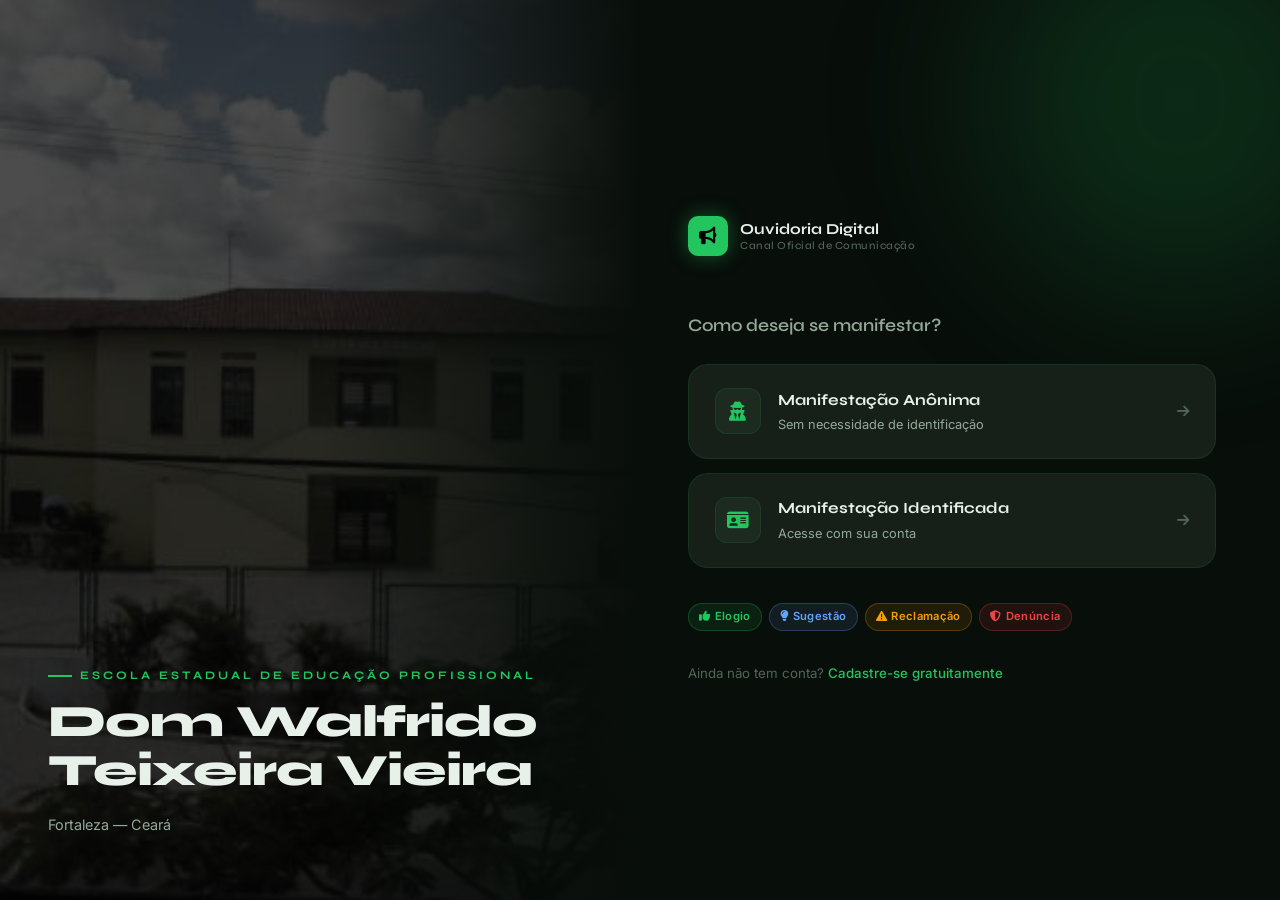
==== commit 4673c8f8: "v7 ultra" ====
--- a/index.html
+++ b/index.html
@@ -1,85 +1,61 @@
 <!DOCTYPE html>
 <html lang="pt-br">
 <head>
-    <meta charset="UTF-8">
-    <meta name="viewport" content="width=device-width, initial-scale=1.0">
-    <meta name="description" content="Ouvidoria Digital — EEEP Dom Walfrido Teixeira Vieira">
-    <title>Ouvidoria Digital — EEEP Dom Walfrido</title>
-    <link href="https://cdn.jsdelivr.net/npm/bootstrap@5.3.0/dist/css/bootstrap.min.css" rel="stylesheet">
-    <link rel="stylesheet" href="https://cdnjs.cloudflare.com/ajax/libs/font-awesome/6.4.0/css/all.min.css">
-    <link rel="stylesheet" href="https://cdnjs.cloudflare.com/ajax/libs/animate.css/4.1.1/animate.min.css">
-    <link href="https://fonts.googleapis.com/css2?family=DM+Sans:opsz,wght@9..40,300;9..40,400;9..40,500;9..40,600;9..40,700&family=Fraunces:opsz,wght@9..144,300;9..144,600;9..144,700&display=swap" rel="stylesheet">
-    <link rel="stylesheet" href="assets/css/style.css">
+  <meta charset="UTF-8">
+  <meta name="viewport" content="width=device-width, initial-scale=1.0">
+  <title>Ouvidoria Digital — EEEP Dom Walfrido</title>
+  <link href="https://cdn.jsdelivr.net/npm/bootstrap@5.3.0/dist/css/bootstrap.min.css" rel="stylesheet">
+  <link rel="stylesheet" href="https://cdnjs.cloudflare.com/ajax/libs/font-awesome/6.4.0/css/all.min.css">
+  <link rel="stylesheet" href="assets/css/style.css">
 </head>
 <body>
-
-<section id="tela-apresentacao">
-    <div class="hero-overlay">
-        <div class="container d-flex align-items-center justify-content-center min-vh-100 py-5">
-            <div class="card-hero animate__animated animate__fadeInUp">
-
-                <!-- Header -->
-                <div class="text-center mb-4" style="position:relative;z-index:1">
-                    <div class="hero-icon">
-                        <i class="fas fa-bullhorn"></i>
-                    </div>
-                    <h1 class="hero-titulo">Ouvidoria Digital</h1>
-                    <p class="hero-subtitulo">EEEP Dom Walfrido Teixeira Vieira</p>
-                </div>
-
-                <!-- Chips -->
-                <div class="tipo-chips">
-                    <span class="chip chip-verde"><i class="fas fa-thumbs-up me-1"></i>Elogios</span>
-                    <span class="chip chip-azul"><i class="fas fa-lightbulb me-1"></i>Sugestões</span>
-                    <span class="chip chip-amarelo"><i class="fas fa-triangle-exclamation me-1"></i>Reclamações</span>
-                    <span class="chip chip-vermelho"><i class="fas fa-shield-halved me-1"></i>Denúncias</span>
-                </div>
-
-                <!-- Descrição -->
-                <p class="hero-desc text-center mb-0" style="position:relative;z-index:1">
-                    Bem-vindo ao canal oficial de comunicação da nossa escola. Um espaço
-                    democrático para <strong>sugestões, elogios, reclamações e denúncias</strong>,
-                    garantindo sua participação ativa na gestão escolar.
-                </p>
-
-                <div class="hero-divider">
-                    <span>Como deseja se manifestar?</span>
-                </div>
-
-                <!-- Botões de escolha -->
-                <div class="row g-3" style="position:relative;z-index:1">
-                    <div class="col-md-6">
-                        <button class="btn-hero btn-hero-anonimo"
-                            onclick="window.location.href='dashboard.html?anonimo=1'">
-                            <i class="fas fa-user-secret"></i>
-                            <span style="font-size:.95rem">Manifestação Anônima</span>
-                            <small style="font-size:.75rem;opacity:.65;font-weight:500">Sem identificação</small>
-                        </button>
-                    </div>
-                    <div class="col-md-6">
-                        <button class="btn-hero btn-hero-login"
-                            onclick="window.location.href='login.html'">
-                            <i class="fas fa-id-card"></i>
-                            <span style="font-size:.95rem">Manifestação Identificada</span>
-                            <small style="font-size:.75rem;opacity:.7;font-weight:500">Faça login</small>
-                        </button>
-                    </div>
-                </div>
-
-                <!-- Cadastro -->
-                <div class="text-center mt-4 pt-4" style="border-top:1px solid var(--borda);position:relative;z-index:1">
-                    <span style="font-size:.84rem;color:var(--texto-muted)">Ainda não tem uma conta? </span>
-                    <a href="cadastro.html" class="link-verde" style="font-size:.84rem">
-                        <i class="fas fa-user-plus me-1"></i>Cadastre-se gratuitamente
-                    </a>
-                </div>
-
-            </div>
+<div class="hero-page">
+  <div class="hero-img-panel">
+    <img src="assets/img/escola.jpg" alt="EEEP Dom Walfrido Teixeira Vieira">
+    <div class="hero-img-overlay">
+      <div class="hero-img-label">Escola Estadual de Educação Profissional</div>
+      <h1 class="hero-img-title">Dom Walfrido<br>Teixeira Vieira</h1>
+      <p class="hero-img-sub">Fortaleza — Ceará</p>
+    </div>
+  </div>
+  <div class="hero-action-panel">
+    <div class="hero-logo">
+      <div class="hero-logo-icon"><i class="fas fa-bullhorn"></i></div>
+      <div class="hero-logo-text">
+        Ouvidoria Digital
+        <small>Canal Oficial de Comunicação</small>
+      </div>
+    </div>
+    <p class="hero-heading">Como deseja se manifestar?</p>
+    <div class="action-cards">
+      <button class="action-card" onclick="window.location.href='dashboard.html?anonimo=1'">
+        <div class="action-card-icon"><i class="fas fa-user-secret"></i></div>
+        <div class="action-card-body">
+          <div class="action-card-title">Manifestação Anônima</div>
+          <div class="action-card-desc">Sem necessidade de identificação</div>
         </div>
+        <i class="fas fa-arrow-right action-card-arrow"></i>
+      </button>
+      <button class="action-card" onclick="window.location.href='login.html'">
+        <div class="action-card-icon"><i class="fas fa-id-card"></i></div>
+        <div class="action-card-body">
+          <div class="action-card-title">Manifestação Identificada</div>
+          <div class="action-card-desc">Acesse com sua conta</div>
+        </div>
+        <i class="fas fa-arrow-right action-card-arrow"></i>
+      </button>
     </div>
-</section>
-
-<script src="https://code.jquery.com/jquery-3.7.1.min.js"></script>
+    <div class="type-tags">
+      <span class="type-tag tag-green"><i class="fas fa-thumbs-up me-1"></i>Elogio</span>
+      <span class="type-tag tag-blue"><i class="fas fa-lightbulb me-1"></i>Sugestão</span>
+      <span class="type-tag tag-gold"><i class="fas fa-triangle-exclamation me-1"></i>Reclamação</span>
+      <span class="type-tag tag-red"><i class="fas fa-shield-halved me-1"></i>Denúncia</span>
+    </div>
+    <div class="hero-footer-link">
+      Ainda não tem conta? <a href="cadastro.html">Cadastre-se gratuitamente</a>
+    </div>
+  </div>
+</div>
 <script src="https://cdn.jsdelivr.net/npm/bootstrap@5.3.0/dist/js/bootstrap.bundle.min.js"></script>
 </body>
 </html>
--- a/assets/css/style.css
+++ b/assets/css/style.css
@@ -1,236 +1,316 @@
-/* ================================================
-   OUVIDORIA DIGITAL — EEEP Dom Walfrido Teixeira
-   Design System v3 — Modern Refined
-   ================================================ */
-
-@import url('https://fonts.googleapis.com/css2?family=DM+Sans:ital,opsz,wght@0,9..40,300;0,9..40,400;0,9..40,500;0,9..40,600;0,9..40,700;1,9..40,400&family=Fraunces:ital,opsz,wght@0,9..144,300;0,9..144,600;0,9..144,700;1,9..144,400&display=swap');
+@import url('https://fonts.googleapis.com/css2?family=Syne:wght@400;500;600;700;800&family=Inter:wght@300;400;500;600&display=swap');
 
 :root {
-    --verde:         #00a65a;
-    --verde-escuro:  #007a40;
-    --verde-claro:   #e8f8f0;
-    --verde-borda:   #a3d9bc;
-    --verde-glow:    rgba(0,166,90,0.18);
-    --azul:          #0f1f35;
-    --azul-medio:    #1e3554;
-    --azul-claro:    #e8edf5;
-    --dourado:       #f59e0b;
-    --dourado-claro: #fffbeb;
-    --fundo:         #f5f7f5;
-    --fundo-alt:     #eef1ee;
-    --branco:        #ffffff;
-    --texto:         #1a2b1e;
-    --texto-suave:   #6b7d72;
-    --texto-muted:   #9fada5;
-    --borda:         #e2e8e4;
-    --sombra-xs:     0 1px 3px rgba(0,0,0,0.06);
-    --sombra-sm:     0 4px 12px rgba(0,0,0,0.08);
-    --sombra-md:     0 8px 28px rgba(0,0,0,0.11);
-    --sombra-lg:     0 20px 60px rgba(0,0,0,0.16);
-    --sombra-verde:  0 8px 30px rgba(0,166,90,0.25);
-    --radius:        16px;
-    --radius-sm:     10px;
-    --radius-xs:     6px;
-    --transicao:     all 0.24s cubic-bezier(.4,0,.2,1);
-    --font-display:  'Fraunces', Georgia, serif;
-    --font-body:     'DM Sans', system-ui, sans-serif;
+  --bg:#080e0a; --bg-2:#0d1610; --bg-3:#111d14;
+  --surface:#162019; --surface-2:#1c2a1f; --surface-3:#223327;
+  --verde:#22c55e; --verde-dim:#16a34a; --verde-glow:rgba(34,197,94,.15); --verde-line:rgba(34,197,94,.25);
+  --text:#e8f0ea; --text-2:#94a89a; --text-3:#526557;
+  --border:rgba(34,197,94,.12); --border-2:rgba(255,255,255,.06);
+  --gold:#f59e0b; --red:#ef4444; --blue:#60a5fa;
+  --glow-sm:0 0 20px rgba(34,197,94,.08); --glow-md:0 0 40px rgba(34,197,94,.12);
+  --r-sm:8px; --r:14px; --r-lg:20px; --r-xl:28px;
+  --font-display:'Syne',system-ui,sans-serif; --font-body:'Inter',system-ui,sans-serif;
+  --ease:cubic-bezier(.4,0,.2,1); --t:all .2s cubic-bezier(.4,0,.2,1);
 }
 
 *,*::before,*::after{box-sizing:border-box;margin:0;padding:0}
-body{font-family:var(--font-body);background:var(--fundo);color:var(--texto);overflow-x:hidden;-webkit-font-smoothing:antialiased}
+html{scroll-behavior:smooth}
+body{font-family:var(--font-body);background:var(--bg);color:var(--text);overflow-x:hidden;-webkit-font-smoothing:antialiased;line-height:1.6}
+
+::-webkit-scrollbar{width:5px;height:5px}
+::-webkit-scrollbar-track{background:var(--bg)}
+::-webkit-scrollbar-thumb{background:var(--surface-3);border-radius:99px}
+::-webkit-scrollbar-thumb:hover{background:var(--verde-dim)}
 
 /* LOADER */
-#loader-overlay{position:fixed;inset:0;background:var(--azul);z-index:9999;display:flex;align-items:center;justify-content:center;flex-direction:column;gap:1.2rem}
-#loader-overlay .spinner-border{width:2.8rem;height:2.8rem;border-width:3px;color:var(--verde)!important}
-#loader-overlay p{color:rgba(255,255,255,.7);font-weight:500;font-size:.9rem;margin:0}
-
-/* HERO */
-#tela-apresentacao{background:url('../img/escola.jpg') center/cover no-repeat fixed;min-height:100vh;position:relative}
-.hero-overlay{min-height:100vh;background:linear-gradient(150deg,rgba(0,20,10,.88) 0%,rgba(15,31,53,.85) 55%,rgba(0,122,64,.75) 100%);display:flex;align-items:center;justify-content:center;padding:2.5rem 1.5rem;position:relative}
-.hero-overlay::before{content:'';position:absolute;inset:0;background:url("data:image/svg+xml,%3Csvg width='60' height='60' viewBox='0 0 60 60' xmlns='http://www.w3.org/2000/svg'%3E%3Cg fill='none'%3E%3Cg fill='%2300a65a' fill-opacity='0.04'%3E%3Ccircle cx='30' cy='30' r='1.5'/%3E%3C/g%3E%3C/g%3E%3C/svg%3E");pointer-events:none}
-
-.card-hero{background:rgba(255,255,255,.97);backdrop-filter:blur(20px);border:1px solid rgba(255,255,255,.6);border-radius:24px;box-shadow:var(--sombra-lg),0 0 0 1px rgba(0,166,90,.08);padding:3rem 3.2rem;max-width:700px;width:100%;position:relative;overflow:hidden}
-.card-hero::before{content:'';position:absolute;top:0;left:0;right:0;height:4px;background:linear-gradient(90deg,var(--verde),var(--azul-medio),var(--verde));background-size:200% auto;animation:shimmer 3s linear infinite}
-.card-hero::after{content:'';position:absolute;bottom:-80px;right:-80px;width:220px;height:220px;border-radius:50%;background:radial-gradient(circle,var(--verde-claro) 0%,transparent 70%);pointer-events:none}
-@keyframes shimmer{0%{background-position:-200% center}100%{background-position:200% center}}
-
-.hero-icon{width:76px;height:76px;background:linear-gradient(145deg,var(--verde),var(--verde-escuro));border-radius:20px;display:flex;align-items:center;justify-content:center;font-size:1.9rem;color:#fff;margin:0 auto 1.4rem;box-shadow:var(--sombra-verde);position:relative;z-index:1;transform:rotate(-3deg)}
-.hero-titulo{font-family:var(--font-display);font-size:2rem;font-weight:700;color:var(--azul);position:relative;z-index:1;letter-spacing:-.5px;line-height:1.15}
-.hero-subtitulo{color:var(--texto-suave);font-size:.88rem;font-weight:500;position:relative;z-index:1;margin-top:.25rem}
-.hero-desc{font-size:.92rem;color:#4a5e52;line-height:1.7;position:relative;z-index:1}
-
-.hero-divider{display:flex;align-items:center;gap:1rem;margin:1.5rem 0;position:relative;z-index:1}
-.hero-divider::before,.hero-divider::after{content:'';flex:1;height:1px;background:var(--borda)}
-.hero-divider span{font-size:.7rem;font-weight:600;color:var(--texto-muted);letter-spacing:1px;text-transform:uppercase;white-space:nowrap}
-
-.tipo-chips{display:flex;flex-wrap:wrap;gap:.45rem;justify-content:center;margin-bottom:1.5rem;position:relative;z-index:1}
-.chip{font-size:.72rem;font-weight:600;padding:.28rem .7rem;border-radius:99px;letter-spacing:.3px;border:1px solid transparent}
-.chip-verde{background:var(--verde-claro);color:var(--verde-escuro);border-color:var(--verde-borda)}
-.chip-amarelo{background:#fffbeb;color:#92400e;border-color:#fde68a}
-.chip-azul{background:var(--azul-claro);color:var(--azul-medio);border-color:#c5d0df}
-.chip-vermelho{background:#fff0f0;color:#991b1b;border-color:#fecaca}
-
-.btn-hero{border:2px solid;border-radius:var(--radius);padding:1.3rem 1rem;font-weight:600;font-size:.88rem;letter-spacing:.2px;transition:var(--transicao);display:flex;flex-direction:column;align-items:center;gap:.5rem;width:100%;cursor:pointer;position:relative;overflow:hidden;background:transparent}
-.btn-hero i{font-size:1.7rem;transition:var(--transicao)}
-.btn-hero:hover i{transform:scale(1.1)}
-.btn-hero-anonimo{border-color:#d1d9d4;color:var(--texto);background:#fafbfa}
-.btn-hero-anonimo:hover{border-color:var(--verde);color:var(--verde-escuro);background:var(--verde-claro);transform:translateY(-3px);box-shadow:var(--sombra-verde)}
-.btn-hero-login{background:var(--azul);border-color:var(--azul);color:#fff}
-.btn-hero-login:hover{background:var(--azul-medio);border-color:var(--azul-medio);color:#fff;transform:translateY(-3px);box-shadow:0 8px 28px rgba(15,31,53,.35)}
-
-/* LOGIN */
-#tela-login{background:var(--azul);min-height:100vh;display:flex;align-items:center;justify-content:center;padding:2rem 1rem;position:relative;overflow:hidden}
-#tela-login::before{content:'';position:absolute;width:600px;height:600px;border-radius:50%;background:radial-gradient(circle,rgba(0,166,90,.15) 0%,transparent 65%);top:-200px;right:-200px;pointer-events:none}
-#tela-login::after{content:'';position:absolute;width:400px;height:400px;border-radius:50%;background:radial-gradient(circle,rgba(0,166,90,.08) 0%,transparent 65%);bottom:-150px;left:-100px;pointer-events:none}
-
-.card-login{background:rgba(255,255,255,.98);border:none;border-radius:24px;box-shadow:var(--sombra-lg);padding:2.8rem 2.6rem;max-width:460px;width:100%;position:relative;z-index:1}
-.login-icon{width:72px;height:72px;background:linear-gradient(145deg,var(--azul),var(--azul-medio));border-radius:20px;display:flex;align-items:center;justify-content:center;font-size:1.8rem;color:#fff;margin:0 auto 1.4rem;box-shadow:0 8px 24px rgba(15,31,53,.3);transform:rotate(3deg)}
-.login-titulo{font-family:var(--font-display);font-weight:700;font-size:1.55rem;color:var(--azul);letter-spacing:-.4px}
-
-/* INPUTS */
-.form-control,.form-select{border-radius:var(--radius-sm);border:1.5px solid var(--borda);padding:.7rem 1rem;font-size:.91rem;font-family:var(--font-body);color:var(--texto);background:#fafbfa;transition:var(--transicao)}
-.form-control::placeholder{color:var(--texto-muted)}
-.form-control:focus,.form-select:focus{border-color:var(--verde);background:#fff;box-shadow:0 0 0 3.5px var(--verde-glow);outline:none}
-.input-group-text{border:1.5px solid var(--borda);border-right:none;background:#f5f7f5;color:var(--texto-muted);transition:var(--transicao)}
-.input-group:focus-within .input-group-text{border-color:var(--verde);color:var(--verde)}
-.input-group .form-control{border-left:none}
-.input-group:focus-within .form-control{border-color:var(--verde)}
-.form-label{font-size:.78rem;font-weight:600;text-transform:uppercase;letter-spacing:.6px;color:var(--texto-suave);margin-bottom:.45rem}
-
-/* BTN ENTRAR */
-.btn-entrar{background:linear-gradient(135deg,var(--verde) 0%,var(--verde-escuro) 100%);border:none;border-radius:var(--radius-sm);padding:.85rem 1.5rem;font-weight:600;font-size:.92rem;letter-spacing:.2px;color:#fff;transition:var(--transicao);box-shadow:var(--sombra-verde);cursor:pointer;position:relative;overflow:hidden}
-.btn-entrar:hover{transform:translateY(-2px);box-shadow:0 12px 35px rgba(0,166,90,.35);color:#fff}
-.btn-entrar:active{transform:scale(.98)}
-.link-verde{color:var(--verde);font-weight:600;text-decoration:none}
-.link-verde:hover{color:var(--verde-escuro);text-decoration:underline}
-.link-suave{color:var(--texto-muted);font-size:.84rem;text-decoration:none;transition:color .2s}
-.link-suave:hover{color:var(--verde)}
-
-/* NAVBAR */
-.navbar-eeep{background:var(--azul)!important;border-bottom:1px solid rgba(255,255,255,.06);padding:.7rem 1.8rem;position:sticky;top:0;z-index:1030;box-shadow:0 2px 20px rgba(0,0,0,.25)}
-.navbar-brand-texto{font-family:var(--font-body);font-size:1rem;font-weight:700;color:#fff!important;letter-spacing:.1px;display:flex;align-items:center;gap:.7rem}
-.navbar-brand-texto i{color:var(--verde);font-size:1.1rem}
-.badge-escola{font-size:.62rem;font-weight:600;background:rgba(0,166,90,.2);color:rgba(255,255,255,.85);border:1px solid rgba(0,166,90,.3);border-radius:var(--radius-xs);padding:.22rem .55rem;letter-spacing:.3px}
-.btn-sair{background:rgba(255,255,255,.06);border:1px solid rgba(255,255,255,.12);color:rgba(255,255,255,.75);font-size:.8rem;font-weight:600;border-radius:var(--radius-xs);padding:.38rem .9rem;transition:var(--transicao);cursor:pointer}
-.btn-sair:hover{background:rgba(255,255,255,.12);border-color:rgba(255,255,255,.25);color:#fff}
-
-/* SIDEBAR */
-.sidebar{background:var(--branco);border-right:1px solid var(--borda);height:calc(100vh - 56px);position:sticky;top:56px;overflow-y:auto;padding:1.2rem 0}
-.sidebar::-webkit-scrollbar{width:4px}
-.sidebar::-webkit-scrollbar-thumb{background:var(--borda);border-radius:99px}
-.sidebar-label{font-size:.65rem;font-weight:700;letter-spacing:1.4px;color:var(--texto-muted);text-transform:uppercase;padding:1rem 1.6rem .4rem;margin-top:.5rem}
-.sidebar .nav-link{display:flex;align-items:center;gap:.8rem;color:var(--texto-suave);font-size:.875rem;font-weight:500;padding:.65rem 1.6rem;border-left:2.5px solid transparent;transition:var(--transicao);margin:.05rem 0}
-.sidebar .nav-link i{width:18px;text-align:center;font-size:.95rem;opacity:.5;transition:var(--transicao)}
-.sidebar .nav-link:hover{background:var(--verde-claro);color:var(--verde-escuro);border-left-color:var(--verde-borda)}
-.sidebar .nav-link:hover i{opacity:1;color:var(--verde)}
-.sidebar .nav-link.active{background:var(--verde-claro);color:var(--verde-escuro);border-left-color:var(--verde);font-weight:600}
-.sidebar .nav-link.active i{opacity:1;color:var(--verde)}
-
-#aviso-anonimo{margin:1rem .9rem;padding:1rem 1.1rem;background:var(--dourado-claro);border:1px solid #fde68a;border-left:3px solid var(--dourado);border-radius:var(--radius-sm);font-size:.78rem;color:#78350f;line-height:1.5}
-#aviso-anonimo strong{display:block;margin-bottom:.2rem;font-size:.8rem}
-#aviso-anonimo a{color:#92400e;font-weight:700}
-
-/* MAIN */
-.main-content{padding:2.2rem 2rem;min-height:calc(100vh - 56px);background:var(--fundo)}
-.section-header{display:flex;align-items:center;justify-content:space-between;margin-bottom:2rem;padding-bottom:1.2rem;border-bottom:1px solid var(--borda)}
-.section-title{font-family:var(--font-display);font-size:1.5rem;font-weight:700;color:var(--azul);margin:0;letter-spacing:-.3px}
-.section-title span{font-family:var(--font-body);font-size:.8rem;font-weight:400;color:var(--texto-suave);display:block;margin-top:.15rem;font-style:italic}
-
-/* STAT CARDS */
-.stat-card{background:var(--branco);border-radius:var(--radius);padding:1.5rem 1.6rem;box-shadow:var(--sombra-xs);border:1px solid var(--borda);position:relative;overflow:hidden;transition:var(--transicao)}
-.stat-card:hover{transform:translateY(-4px);box-shadow:var(--sombra-md)}
-.stat-card::before{content:'';position:absolute;top:0;left:0;right:0;height:3px}
+#loader-overlay{position:fixed;inset:0;z-index:9999;background:var(--bg);display:flex;flex-direction:column;align-items:center;justify-content:center;gap:1rem}
+#loader-overlay .spinner-border{width:2.2rem;height:2.2rem;border-width:2px;color:var(--verde)!important}
+#loader-overlay p{color:var(--text-2);font-size:.85rem}
+
+/* UTILS */
+.fade-in-up{animation:fadeUp .4s var(--ease) both}
+@keyframes fadeUp{from{opacity:0;transform:translateY(12px)}to{opacity:1;transform:translateY(0)}}
+@keyframes pulse{0%,100%{opacity:1}50%{opacity:.4}}
+@keyframes shimmer{0%{background-position:-200% 0}100%{background-position:200% 0}}
+
+/* ══ INDEX — HERO ══════════════════════════════════════ */
+.hero-page{min-height:100vh;background:var(--bg);display:grid;grid-template-columns:1fr 1fr;overflow:hidden;position:relative}
+
+.hero-img-panel{position:relative;overflow:hidden}
+.hero-img-panel img{width:100%;height:100%;object-fit:cover;object-position:center;filter:brightness(.3) saturate(.5)}
+.hero-img-panel::after{content:'';position:absolute;inset:0;background:linear-gradient(to right,transparent 50%,var(--bg) 100%)}
+.hero-img-overlay{position:absolute;inset:0;display:flex;flex-direction:column;justify-content:flex-end;padding:3rem;z-index:2}
+.hero-img-label{font-family:var(--font-display);font-size:.72rem;font-weight:700;letter-spacing:3px;text-transform:uppercase;color:var(--verde);margin-bottom:.75rem;display:flex;align-items:center;gap:.5rem}
+.hero-img-label::before{content:'';display:block;width:24px;height:2px;background:var(--verde)}
+.hero-img-title{font-family:var(--font-display);font-size:2.8rem;font-weight:800;line-height:1.1;color:var(--text);letter-spacing:-1px}
+.hero-img-sub{margin-top:.6rem;color:var(--text-2);font-size:.9rem}
+
+.hero-action-panel{display:flex;flex-direction:column;justify-content:center;padding:4rem 4rem 4rem 3rem;position:relative;z-index:1}
+.hero-action-panel::before{content:'';position:absolute;width:400px;height:400px;border-radius:50%;background:var(--verde-glow);top:-100px;right:-100px;filter:blur(80px);pointer-events:none}
+
+.hero-logo{display:flex;align-items:center;gap:.75rem;margin-bottom:3.5rem}
+.hero-logo-icon{width:40px;height:40px;background:var(--verde);border-radius:10px;display:flex;align-items:center;justify-content:center;color:#000;font-size:1.1rem;box-shadow:0 0 20px rgba(34,197,94,.4)}
+.hero-logo-text{font-family:var(--font-display);font-size:.95rem;font-weight:700;color:var(--text);line-height:1.2}
+.hero-logo-text small{display:block;font-size:.68rem;font-weight:500;color:var(--text-3);letter-spacing:.5px}
+
+.hero-heading{font-family:var(--font-display);font-size:1.1rem;font-weight:600;color:var(--text-2);margin-bottom:1.5rem}
+
+.action-cards{display:flex;flex-direction:column;gap:.9rem;margin-bottom:2.2rem}
+.action-card{background:var(--surface);border:1px solid var(--border);border-radius:var(--r-lg);padding:1.4rem 1.6rem;cursor:pointer;transition:var(--t);position:relative;overflow:hidden;text-align:left;width:100%;display:flex;align-items:center;gap:1.1rem;font-family:var(--font-body)}
+.action-card::before{content:'';position:absolute;inset:0;background:var(--verde-glow);opacity:0;transition:opacity .2s}
+.action-card:hover{border-color:var(--verde-line);transform:translateX(4px)}
+.action-card:hover::before{opacity:1}
+.action-card-icon{width:46px;height:46px;flex-shrink:0;border-radius:12px;background:var(--surface-2);border:1px solid var(--border);display:flex;align-items:center;justify-content:center;font-size:1.2rem;color:var(--verde);transition:var(--t)}
+.action-card:hover .action-card-icon{background:var(--verde);color:#000;border-color:var(--verde);box-shadow:0 0 18px rgba(34,197,94,.4)}
+.action-card-body{flex:1}
+.action-card-title{font-family:var(--font-display);font-size:.97rem;font-weight:700;color:var(--text);margin-bottom:.15rem}
+.action-card-desc{font-size:.8rem;color:var(--text-2)}
+.action-card-arrow{color:var(--text-3);font-size:.88rem;transition:var(--t)}
+.action-card:hover .action-card-arrow{color:var(--verde);transform:translateX(3px)}
+
+.type-tags{display:flex;flex-wrap:wrap;gap:.45rem}
+.type-tag{font-size:.7rem;font-weight:600;padding:.25rem .65rem;border-radius:99px;letter-spacing:.3px;border:1px solid}
+.tag-green{background:rgba(34,197,94,.1);color:var(--verde);border-color:rgba(34,197,94,.25)}
+.tag-blue{background:rgba(96,165,250,.1);color:var(--blue);border-color:rgba(96,165,250,.25)}
+.tag-gold{background:rgba(245,158,11,.1);color:var(--gold);border-color:rgba(245,158,11,.25)}
+.tag-red{background:rgba(239,68,68,.1);color:var(--red);border-color:rgba(239,68,68,.25)}
+
+.hero-footer-link{margin-top:2rem;font-size:.83rem;color:var(--text-3)}
+.hero-footer-link a{color:var(--verde);text-decoration:none;font-weight:500}
+.hero-footer-link a:hover{text-decoration:underline}
+
+/* ══ AUTH — LOGIN/CADASTRO ═════════════════════════════ */
+.auth-page{min-height:100vh;background:var(--bg);display:grid;grid-template-columns:1fr 1fr;overflow:hidden}
+
+.auth-brand-panel{background:var(--surface);border-right:1px solid var(--border);display:flex;flex-direction:column;justify-content:space-between;padding:3rem;position:relative;overflow:hidden}
+.auth-brand-panel::before{content:'';position:absolute;width:320px;height:320px;border-radius:50%;background:var(--verde-glow);bottom:-80px;left:-80px;filter:blur(60px);pointer-events:none}
+.auth-brand-panel::after{content:'';position:absolute;top:2rem;right:2rem;width:120px;height:120px;border:1px solid var(--border);border-radius:50%;pointer-events:none}
+
+.auth-logo{display:flex;align-items:center;gap:.75rem;position:relative;z-index:1}
+.auth-logo-icon{width:44px;height:44px;background:var(--verde);border-radius:12px;display:flex;align-items:center;justify-content:center;color:#000;font-size:1.2rem;box-shadow:0 0 24px rgba(34,197,94,.4)}
+.auth-logo-text{font-family:var(--font-display);font-size:1rem;font-weight:700;color:var(--text);line-height:1.2}
+.auth-logo-text small{display:block;font-size:.68rem;color:var(--text-3);letter-spacing:.5px}
+
+.auth-brand-body{position:relative;z-index:1}
+.auth-brand-headline{font-family:var(--font-display);font-size:2.2rem;font-weight:800;color:var(--text);line-height:1.15;letter-spacing:-1px;margin-bottom:1rem}
+.auth-brand-headline em{font-style:normal;color:var(--verde)}
+.auth-brand-desc{color:var(--text-2);font-size:.88rem;line-height:1.7}
+.auth-features{margin-top:1.8rem;display:flex;flex-direction:column;gap:.7rem}
+.auth-feature{display:flex;align-items:center;gap:.7rem;font-size:.84rem;color:var(--text-2)}
+.auth-feature-dot{width:6px;height:6px;border-radius:50%;background:var(--verde);flex-shrink:0;box-shadow:0 0 8px rgba(34,197,94,.5)}
+.auth-brand-footer{position:relative;z-index:1}
+.auth-brand-footer p{font-size:.75rem;color:var(--text-3)}
+
+.auth-form-panel{display:flex;align-items:center;justify-content:center;padding:3rem 2.5rem;overflow-y:auto}
+.auth-form-box{width:100%;max-width:440px}
+.auth-form-header{margin-bottom:2rem}
+.auth-form-title{font-family:var(--font-display);font-size:1.7rem;font-weight:800;color:var(--text);letter-spacing:-.5px;margin-bottom:.4rem}
+.auth-form-sub{font-size:.85rem;color:var(--text-2)}
+
+/* Inputs */
+.field{margin-bottom:1.1rem}
+.field-label{display:block;font-size:.7rem;font-weight:600;color:var(--text-3);text-transform:uppercase;letter-spacing:.8px;margin-bottom:.5rem}
+.field-input{width:100%;background:var(--surface);border:1px solid var(--border-2);border-radius:var(--r-sm);padding:.78rem 1rem;color:var(--text);font-size:.9rem;font-family:var(--font-body);transition:var(--t);outline:none;-webkit-appearance:none}
+.field-input::placeholder{color:var(--text-3)}
+.field-input:focus{border-color:var(--verde-line);background:var(--surface-2);box-shadow:0 0 0 3px rgba(34,197,94,.08)}
+.field-group{position:relative;display:flex;align-items:center}
+.field-icon{position:absolute;left:1rem;color:var(--text-3);font-size:.88rem;pointer-events:none;z-index:1}
+.field-group .field-input{padding-left:2.6rem}
+.field-group .field-btn{position:absolute;right:.6rem;background:transparent;border:none;color:var(--text-3);cursor:pointer;padding:.3rem .5rem;border-radius:var(--r-sm);transition:var(--t)}
+.field-group .field-btn:hover{color:var(--verde)}
+.field-row{display:grid;grid-template-columns:1fr 1fr;gap:.75rem}
+select.field-input{background-image:url("data:image/svg+xml,%3Csvg xmlns='http://www.w3.org/2000/svg' width='12' height='12' viewBox='0 0 12 12'%3E%3Cpath fill='%23526557' d='M6 8L1 3h10z'/%3E%3C/svg%3E");background-repeat:no-repeat;background-position:right .9rem center;padding-right:2.2rem}
+select.field-input option{background:var(--surface-2);color:var(--text)}
+
+/* Força de senha */
+.password-strength{margin-top:.5rem}
+.strength-bar-track{height:3px;background:var(--surface-3);border-radius:99px;overflow:hidden;margin-bottom:.35rem}
+.strength-bar-fill{height:100%;width:0;border-radius:99px;transition:all .35s var(--ease)}
+.strength-bar-fill.fraca{width:33%;background:var(--red)}
+.strength-bar-fill.media{width:66%;background:var(--gold)}
+.strength-bar-fill.forte{width:100%;background:var(--verde)}
+.strength-label{font-size:.72rem;color:var(--text-3)}
+#confirma-erro{font-size:.74rem;color:#fca5a5;margin-top:.4rem}
+
+/* Tipo seletor */
+.type-selector-auth{display:grid;grid-template-columns:1fr 1fr;gap:.6rem;margin-bottom:1.1rem}
+.type-btn-auth{background:var(--surface);border:1px solid var(--border-2);border-radius:var(--r-sm);padding:.9rem .75rem;text-align:center;cursor:pointer;transition:var(--t);font-family:var(--font-display);font-size:.82rem;font-weight:700;color:var(--text-2)}
+.type-btn-auth i{display:block;font-size:1.3rem;margin-bottom:.4rem;color:var(--text-3);transition:var(--t)}
+.type-btn-auth.ativo{border-color:var(--verde-line);background:var(--verde-glow);color:var(--verde)}
+.type-btn-auth.ativo i{color:var(--verde)}
+input[type="radio"].tipo-radio{display:none}
+
+/* Botão primário auth */
+.btn-primary-dark{width:100%;background:var(--verde);border:none;border-radius:var(--r-sm);padding:.88rem 1.5rem;color:#000;font-family:var(--font-display);font-size:.92rem;font-weight:700;letter-spacing:.2px;cursor:pointer;transition:var(--t);display:flex;align-items:center;justify-content:center;gap:.5rem;box-shadow:0 0 20px rgba(34,197,94,.2)}
+.btn-primary-dark:hover{background:#16a34a;box-shadow:0 0 30px rgba(34,197,94,.35);transform:translateY(-1px)}
+.btn-primary-dark:active{transform:scale(.98)}
+
+.btn-secondary-dark{width:100%;background:transparent;border:1px solid var(--border-2);border-radius:var(--r-sm);padding:.82rem 1.5rem;color:var(--text-2);font-family:var(--font-display);font-size:.88rem;font-weight:600;cursor:pointer;transition:var(--t);display:flex;align-items:center;justify-content:center;gap:.5rem;margin-top:.7rem}
+.btn-secondary-dark:hover{border-color:var(--verde-line);color:var(--verde)}
+
+/* Alerts auth */
+.auth-alert{border-radius:var(--r-sm);padding:.85rem 1rem;font-size:.85rem;font-weight:500;display:flex;align-items:center;gap:.6rem;margin-bottom:1rem}
+.auth-alert.error{background:rgba(239,68,68,.1);border:1px solid rgba(239,68,68,.2);color:#fca5a5}
+.auth-alert.success{background:rgba(34,197,94,.1);border:1px solid rgba(34,197,94,.2);color:#86efac}
+
+.auth-divider{display:flex;align-items:center;gap:.75rem;margin:1.2rem 0}
+.auth-divider::before,.auth-divider::after{content:'';flex:1;height:1px;background:var(--border-2)}
+.auth-divider span{font-size:.72rem;color:var(--text-3);white-space:nowrap}
+.auth-link{font-size:.83rem;color:var(--text-3);margin-top:1.5rem;text-align:center}
+.auth-link a{color:var(--verde);text-decoration:none;font-weight:500}
+.auth-link a:hover{text-decoration:underline}
+.auth-link-inline{color:var(--text-3);font-size:.82rem;text-decoration:none;transition:var(--t)}
+.auth-link-inline:hover{color:var(--verde)}
+
+/* ══ DASHBOARD — NAVBAR ════════════════════════════════ */
+.dash-navbar{height:56px;background:var(--bg-2);border-bottom:1px solid var(--border);display:flex;align-items:center;padding:0 1.5rem;position:sticky;top:0;z-index:100;gap:1rem}
+.dash-navbar-brand{display:flex;align-items:center;gap:.65rem;font-family:var(--font-display);font-size:.92rem;font-weight:700;color:var(--text);white-space:nowrap}
+.dash-navbar-brand .n-icon{width:30px;height:30px;background:var(--verde);border-radius:8px;display:flex;align-items:center;justify-content:center;color:#000;font-size:.8rem;box-shadow:0 0 12px rgba(34,197,94,.3)}
+.dash-navbar-badge{font-size:.6rem;font-weight:600;background:rgba(34,197,94,.1);border:1px solid var(--verde-line);color:var(--verde);border-radius:5px;padding:.14rem .5rem;letter-spacing:.3px}
+.dash-navbar-spacer{flex:1}
+.dash-navbar-user{display:flex;align-items:center;gap:.5rem;font-size:.8rem;color:var(--text-2)}
+.dash-navbar-user .dot{width:7px;height:7px;border-radius:50%;background:var(--verde);box-shadow:0 0 8px rgba(34,197,94,.6);animation:pulse 2s infinite}
+#nav-anonimo-info{font-size:.8rem;color:var(--gold);display:flex;align-items:center;gap:.4rem}
+.btn-logout{background:rgba(239,68,68,.1);border:1px solid rgba(239,68,68,.2);border-radius:var(--r-sm);color:#fca5a5;font-size:.78rem;font-weight:600;padding:.35rem .85rem;cursor:pointer;transition:var(--t);display:flex;align-items:center;gap:.4rem;font-family:var(--font-body)}
+.btn-logout:hover{background:rgba(239,68,68,.2);border-color:rgba(239,68,68,.4)}
+
+/* ══ DASHBOARD — LAYOUT ════════════════════════════════ */
+.dash-layout{display:grid;grid-template-columns:220px 1fr;min-height:calc(100vh - 56px)}
+
+/* Sidebar */
+.dash-sidebar{background:var(--bg-2);border-right:1px solid var(--border);padding:1.5rem 0;position:sticky;top:56px;height:calc(100vh - 56px);overflow-y:auto}
+.dash-sidebar::-webkit-scrollbar{width:3px}
+.dash-sidebar::-webkit-scrollbar-thumb{background:var(--surface-3)}
+.sidebar-section-label{font-size:.62rem;font-weight:700;letter-spacing:1.5px;text-transform:uppercase;color:var(--text-3);padding:.8rem 1.4rem .4rem}
+.sidebar-link{display:flex;align-items:center;gap:.75rem;padding:.62rem 1.4rem;color:var(--text-2);font-size:.85rem;font-weight:500;text-decoration:none;cursor:pointer;border-left:2px solid transparent;transition:var(--t)}
+.sidebar-link i{width:16px;text-align:center;opacity:.5;transition:var(--t)}
+.sidebar-link:hover{background:var(--verde-glow);color:var(--verde);border-left-color:rgba(34,197,94,.4)}
+.sidebar-link:hover i{opacity:1}
+.sidebar-link.active{background:var(--verde-glow);color:var(--verde);border-left-color:var(--verde);font-weight:600}
+.sidebar-link.active i{opacity:1}
+
+#aviso-anonimo{margin:1.2rem .9rem;padding:.9rem 1rem;background:rgba(245,158,11,.06);border:1px solid rgba(245,158,11,.2);border-radius:var(--r-sm);font-size:.76rem;color:#fcd34d;line-height:1.5}
+#aviso-anonimo strong{display:block;margin-bottom:.25rem;font-weight:600}
+#aviso-anonimo a{color:var(--gold);font-weight:600}
+
+/* Main */
+.dash-main{padding:2rem 2.2rem;background:var(--bg);overflow:auto}
+.section-header{display:flex;align-items:flex-start;justify-content:space-between;margin-bottom:1.8rem;padding-bottom:1.2rem;border-bottom:1px solid var(--border)}
+.section-title{font-family:var(--font-display);font-size:1.4rem;font-weight:800;color:var(--text);letter-spacing:-.3px}
+.section-subtitle{font-size:.82rem;color:var(--text-3);margin-top:.25rem}
+
+/* Stat cards */
+.stats-grid{display:grid;grid-template-columns:repeat(3,1fr);gap:1rem;margin-bottom:1.8rem}
+.stat-card{background:var(--surface);border:1px solid var(--border);border-radius:var(--r);padding:1.4rem;position:relative;overflow:hidden;transition:var(--t)}
+.stat-card:hover{border-color:var(--verde-line);transform:translateY(-2px)}
+.stat-card::before{content:'';position:absolute;top:0;left:0;right:0;height:2px;opacity:0;transition:opacity .2s}
+.stat-card:hover::before{opacity:1}
 .stat-card.verde::before{background:var(--verde)}
-.stat-card.azul::before{background:var(--azul-medio)}
-.stat-card.dourado::before{background:var(--dourado)}
-.stat-label{font-size:.7rem;font-weight:700;text-transform:uppercase;letter-spacing:1px;color:var(--texto-muted);margin-bottom:.55rem}
-.stat-valor{font-family:var(--font-display);font-size:2.4rem;font-weight:700;color:var(--azul);line-height:1;letter-spacing:-.5px}
-.stat-icone{position:absolute;bottom:1.1rem;right:1.3rem;font-size:2.4rem;opacity:.07;color:var(--azul)}
-
-/* CARD SECAO */
-.card-secao{background:var(--branco);border-radius:var(--radius);box-shadow:var(--sombra-xs);border:1px solid var(--borda);overflow:hidden}
-.card-secao .card-header-custom{padding:1.1rem 1.6rem;border-bottom:1px solid var(--borda);font-weight:600;font-size:.88rem;color:var(--texto-suave);background:var(--fundo-alt);display:flex;align-items:center;gap:.5rem}
-.card-secao .card-body-custom{padding:1.7rem}
-
-/* TABELA */
-.tabela-custom{width:100%;border-collapse:separate;border-spacing:0;font-size:.875rem}
-.tabela-custom thead th{background:var(--fundo-alt);color:var(--texto-muted);font-size:.68rem;font-weight:700;text-transform:uppercase;letter-spacing:1px;padding:.9rem 1.1rem;border-bottom:1px solid var(--borda)}
-.tabela-custom tbody tr{transition:background .15s ease}
-.tabela-custom tbody tr:hover{background:var(--verde-claro)}
-.tabela-custom tbody td{padding:.9rem 1.1rem;border-bottom:1px solid #f2f5f3;vertical-align:middle;color:var(--texto)}
-.tabela-custom tbody tr:last-child td{border-bottom:none}
-.protocolo-badge{font-family:'Courier New',monospace;font-size:.8rem;font-weight:700;color:var(--azul-medio);background:var(--azul-claro);border-radius:var(--radius-xs);padding:.2rem .55rem;letter-spacing:.5px}
-
-.badge-status,.badge-tipo{font-size:.7rem;font-weight:600;padding:.3rem .65rem;border-radius:99px;letter-spacing:.2px}
-.s-recebido{background:#eff6ff;color:#1d4ed8}
-.s-analise{background:#fffbeb;color:#b45309}
-.s-andamento{background:var(--verde-claro);color:var(--verde-escuro)}
-.s-concluido{background:#f0fdf4;color:#15803d}
-.s-arquivado{background:#faf5ff;color:#7e22ce}
-.t-reclamacao{background:#fff1f2;color:#be123c}
-.t-sugestao{background:var(--verde-claro);color:var(--verde-escuro)}
-.t-denuncia{background:#fffbeb;color:#92400e}
-.t-elogio{background:#eff6ff;color:#1e40af}
-
-/* BOTÕES */
-.btn-verde{background:var(--verde);border:none;color:#fff;font-weight:600;border-radius:var(--radius-sm);padding:.6rem 1.3rem;font-size:.875rem;transition:var(--transicao);cursor:pointer}
-.btn-verde:hover{background:var(--verde-escuro);color:#fff;transform:translateY(-1px);box-shadow:0 4px 14px rgba(0,166,90,.3)}
-.btn-verde-outline{background:transparent;border:1.5px solid var(--borda);color:var(--texto-suave);font-weight:600;border-radius:var(--radius-sm);padding:.6rem 1.3rem;font-size:.875rem;transition:var(--transicao);cursor:pointer}
-.btn-verde-outline:hover{border-color:var(--verde);color:var(--verde);background:var(--verde-claro)}
-.btn-azul{background:var(--azul);border:none;color:#fff;font-weight:600;border-radius:var(--radius-sm);padding:.6rem 1.3rem;font-size:.875rem;transition:var(--transicao);cursor:pointer}
-.btn-azul:hover{background:var(--azul-medio);color:#fff;transform:translateY(-1px)}
-.btn-sm-icone{width:32px;height:32px;border-radius:var(--radius-xs);border:1px solid var(--borda);background:var(--branco);color:var(--texto-muted);display:inline-flex;align-items:center;justify-content:center;font-size:.82rem;transition:var(--transicao);cursor:pointer}
-.btn-sm-icone:hover{background:var(--verde-claro);border-color:var(--verde-borda);color:var(--verde)}
-
-/* FORM MANIFESTAÇÃO */
-.form-manifestacao .form-control,.form-manifestacao .form-select{border-radius:var(--radius-sm)}
-.form-manifestacao textarea{resize:vertical;min-height:130px}
-.switch-anonimo{border:1.5px solid #fde68a;border-left:4px solid var(--dourado);background:var(--dourado-claro);border-radius:var(--radius-sm);padding:1rem 1.2rem;display:flex;align-items:center;gap:.8rem;transition:var(--transicao)}
-.switch-anonimo .form-check-input:checked{background-color:var(--dourado);border-color:var(--dourado)}
-.switch-anonimo label{font-weight:600;font-size:.88rem;color:#78350f;cursor:pointer;margin:0;line-height:1.4}
-
-/* PROTOCOLO */
-.card-protocolo{max-width:580px}
-.resultado-protocolo{border:1.5px solid var(--verde-borda);border-radius:var(--radius);padding:1.5rem;background:var(--verde-claro)}
-.resultado-protocolo .titulo-proto{font-weight:700;color:var(--verde-escuro);display:flex;align-items:center;gap:.5rem;margin-bottom:1rem;font-size:.95rem}
-.resultado-protocolo .info-row{display:flex;justify-content:space-between;align-items:center;font-size:.875rem;border-bottom:1px solid rgba(0,166,90,.12);padding:.55rem 0}
-.resultado-protocolo .info-row:last-child{border:none}
-.resultado-protocolo .info-row strong{color:var(--azul);font-weight:600}
-
-/* PERFIL */
-.avatar-perfil{width:88px;height:88px;background:linear-gradient(145deg,var(--verde),var(--azul-medio));border-radius:24px;display:flex;align-items:center;justify-content:center;font-size:2.2rem;color:#fff;margin:0 auto 1rem;box-shadow:var(--sombra-md)}
-
-/* ALERTS */
-.alerta-sucesso{background:var(--verde-claro);border:1px solid var(--verde-borda);border-left:4px solid var(--verde);border-radius:var(--radius-sm);padding:1rem 1.2rem;color:var(--verde-escuro);font-weight:500;font-size:.88rem;line-height:1.5}
-.alerta-erro{background:#fff0f0;border:1px solid #fecaca;border-left:4px solid #ef4444;border-radius:var(--radius-sm);padding:1rem 1.2rem;color:#991b1b;font-weight:500;font-size:.88rem;line-height:1.5}
-
-/* MODAL */
-.modal-content{border:none;border-radius:var(--radius)!important;box-shadow:var(--sombra-lg)}
-
-/* RESPONSIVO */
-@media(max-width:768px){
-    .sidebar{position:relative!important;top:0;height:auto;border-right:none;border-bottom:1px solid var(--borda);padding:.6rem 0}
-    .sidebar .nav-link{padding:.55rem 1.2rem}
-    .main-content{padding:1.4rem 1rem}
-    .card-hero{padding:2rem 1.5rem;border-radius:20px}
-    .card-login{padding:2rem 1.5rem}
-    .hero-titulo{font-size:1.65rem}
-    .section-title{font-size:1.25rem}
-    .section-header{flex-direction:column;align-items:flex-start;gap:1rem}
-    .stat-valor{font-size:2rem}
-    .tabela-custom thead th,.tabela-custom tbody td{padding:.7rem .8rem}
+.stat-card.azul::before{background:var(--blue)}
+.stat-card.dourado::before{background:var(--gold)}
+.stat-label{font-size:.67rem;font-weight:600;text-transform:uppercase;letter-spacing:1px;color:var(--text-3);margin-bottom:.6rem}
+.stat-valor{font-family:var(--font-display);font-size:2.2rem;font-weight:800;color:var(--text);line-height:1}
+.stat-icone{position:absolute;bottom:.8rem;right:1rem;font-size:2rem;opacity:.06;color:var(--text)}
+
+/* Card dark */
+.card-dark{background:var(--surface);border:1px solid var(--border);border-radius:var(--r);overflow:hidden}
+.card-dark-header{padding:.9rem 1.4rem;border-bottom:1px solid var(--border);font-size:.82rem;font-weight:600;color:var(--text-2);display:flex;align-items:center;gap:.5rem;background:var(--bg-2)}
+.card-dark-header i{color:var(--verde);font-size:.85rem}
+.card-dark-body{padding:1.5rem}
+
+/* Tabela */
+.table-dark-custom{width:100%;border-collapse:separate;border-spacing:0;font-size:.875rem}
+.table-dark-custom thead th{background:var(--bg-2);color:var(--text-3);font-size:.64rem;font-weight:700;text-transform:uppercase;letter-spacing:1px;padding:.8rem 1.1rem;border-bottom:1px solid var(--border)}
+.table-dark-custom tbody tr{transition:background .15s}
+.table-dark-custom tbody tr:hover{background:var(--verde-glow)}
+.table-dark-custom tbody td{padding:.85rem 1.1rem;border-bottom:1px solid rgba(255,255,255,.03);color:var(--text-2);vertical-align:middle}
+.table-dark-custom tbody tr:last-child td{border-bottom:none}
+
+.proto-badge,.protocolo-badge{font-family:'Courier New',monospace;font-size:.78rem;font-weight:700;color:var(--verde);background:rgba(34,197,94,.08);border:1px solid rgba(34,197,94,.15);border-radius:6px;padding:.18rem .55rem}
+
+/* Badges */
+.badge-s,.badge-t,.badge-status,.badge-tipo{font-size:.68rem;font-weight:600;padding:.28rem .6rem;border-radius:99px}
+.s-recebido{background:rgba(96,165,250,.1);color:#93c5fd}
+.s-analise{background:rgba(245,158,11,.1);color:#fcd34d}
+.s-andamento{background:rgba(34,197,94,.1);color:#86efac}
+.s-concluido{background:rgba(34,197,94,.08);color:var(--verde)}
+.s-arquivado{background:rgba(167,139,250,.1);color:#c4b5fd}
+.t-reclamacao{background:rgba(239,68,68,.1);color:#fca5a5}
+.t-sugestao{background:rgba(34,197,94,.1);color:#86efac}
+.t-denuncia{background:rgba(245,158,11,.1);color:#fcd34d}
+.t-elogio{background:rgba(96,165,250,.1);color:#93c5fd}
+
+/* Botões dashboard */
+.btn-verde{background:var(--verde);border:none;color:#000;font-family:var(--font-display);font-weight:700;font-size:.85rem;border-radius:var(--r-sm);padding:.6rem 1.25rem;cursor:pointer;transition:var(--t);display:inline-flex;align-items:center;gap:.4rem}
+.btn-verde:hover{background:#16a34a;transform:translateY(-1px);box-shadow:0 0 20px rgba(34,197,94,.3)}
+.btn-outline{background:transparent;border:1px solid var(--border-2);color:var(--text-2);font-family:var(--font-display);font-weight:600;font-size:.85rem;border-radius:var(--r-sm);padding:.58rem 1.2rem;cursor:pointer;transition:var(--t)}
+.btn-outline:hover{border-color:var(--verde-line);color:var(--verde)}
+.btn-dark-icon,.btn-sm-icone{width:32px;height:32px;background:var(--surface-2);border:1px solid var(--border);border-radius:var(--r-sm);display:inline-flex;align-items:center;justify-content:center;color:var(--text-3);font-size:.8rem;cursor:pointer;transition:var(--t)}
+.btn-dark-icon:hover,.btn-sm-icone:hover{border-color:var(--verde-line);color:var(--verde)}
+
+/* Form manifestação */
+.anon-toggle{background:rgba(245,158,11,.06);border:1px solid rgba(245,158,11,.18);border-left:3px solid var(--gold);border-radius:var(--r-sm);padding:.9rem 1.1rem;display:flex;align-items:center;gap:.8rem;margin-bottom:1.5rem}
+.anon-toggle input[type="checkbox"]{width:1.1em;height:1.1em;flex-shrink:0;accent-color:var(--gold)}
+.anon-toggle label{font-size:.86rem;font-weight:500;color:#fcd34d;cursor:pointer;margin:0}
+.switch-anonimo{background:rgba(245,158,11,.06);border:1px solid rgba(245,158,11,.18);border-left:3px solid var(--gold);border-radius:var(--r-sm);padding:.9rem 1.1rem;display:flex;align-items:center;gap:.8rem;margin-bottom:1.5rem}
+
+/* Protocolo */
+.protocolo-search{display:flex;gap:.75rem;align-items:center}
+.protocolo-search .field-input{flex:1}
+.resultado-protocolo,.resultado-card{background:var(--surface-2);border:1px solid var(--verde-line);border-radius:var(--r);padding:1.4rem;margin-top:1.2rem}
+.resultado-protocolo .titulo-proto,.resultado-card .titulo-proto{font-family:var(--font-display);font-weight:700;font-size:.9rem;color:var(--verde);display:flex;align-items:center;gap:.5rem;margin-bottom:1rem}
+.info-row{display:flex;justify-content:space-between;align-items:center;padding:.5rem 0;border-bottom:1px solid var(--border);font-size:.85rem}
+.info-row:last-child{border:none}
+.info-row strong{color:var(--text-2);font-weight:500}
+
+/* Perfil */
+.profile-avatar,.avatar-perfil{width:80px;height:80px;background:linear-gradient(135deg,var(--verde-dim),#064e29);border-radius:20px;display:flex;align-items:center;justify-content:center;font-size:2rem;color:var(--verde);margin:0 auto 1rem;box-shadow:0 0 30px rgba(34,197,94,.15)}
+.profile-name{font-family:var(--font-display);font-size:1rem;font-weight:700;color:var(--text)}
+
+/* Alerts */
+.alerta-sucesso{background:rgba(34,197,94,.08);border:1px solid rgba(34,197,94,.2);border-left:3px solid var(--verde);border-radius:var(--r-sm);padding:.9rem 1.1rem;color:#86efac;font-size:.86rem;display:flex;align-items:flex-start;gap:.6rem;line-height:1.5}
+.alerta-erro{background:rgba(239,68,68,.08);border:1px solid rgba(239,68,68,.2);border-left:3px solid var(--red);border-radius:var(--r-sm);padding:.9rem 1.1rem;color:#fca5a5;font-size:.86rem;display:flex;align-items:flex-start;gap:.6rem;line-height:1.5}
+
+/* Modal */
+.modal-content{background:var(--surface)!important;border:1px solid var(--border)!important;border-radius:var(--r-lg)!important;box-shadow:0 0 60px rgba(0,0,0,.6)!important}
+.modal-header-dark{background:var(--bg-2);border-bottom:1px solid var(--border);padding:1.2rem 1.5rem;display:flex;align-items:center;justify-content:space-between;border-radius:var(--r-lg) var(--r-lg) 0 0}
+.modal-header-dark .modal-title{font-family:var(--font-display);font-size:.95rem;font-weight:700;color:var(--text);display:flex;align-items:center;gap:.5rem}
+.modal-header-dark .modal-title i{color:var(--gold)}
+.btn-close-dark{background:transparent;border:none;color:var(--text-3);font-size:1rem;cursor:pointer;line-height:1;transition:var(--t)}
+.btn-close-dark:hover{color:var(--text)}
+.modal-body-dark{padding:1.75rem;text-align:center}
+.modal-icon{width:56px;height:56px;background:rgba(245,158,11,.1);border:1px solid rgba(245,158,11,.2);border-radius:16px;display:flex;align-items:center;justify-content:center;font-size:1.5rem;color:var(--gold);margin:0 auto 1rem}
+.modal-body-dark p{color:var(--text-2);font-size:.88rem;line-height:1.7}
+.modal-footer-dark{padding:0 1.5rem 1.5rem;display:flex;gap:.75rem;justify-content:center}
+
+/* Responsivo */
+@media(max-width:900px){
+  .hero-page{grid-template-columns:1fr;grid-template-rows:auto 1fr}
+  .hero-img-panel{height:240px}
+  .hero-img-panel::after{background:linear-gradient(to bottom,transparent 40%,var(--bg) 100%)}
+  .hero-img-title{font-size:2rem}
+  .hero-action-panel{padding:2.5rem 1.5rem}
+  .hero-action-panel::before{display:none}
+  .hero-logo{margin-bottom:2rem}
+  .auth-page{grid-template-columns:1fr}
+  .auth-brand-panel{display:none}
+  .auth-form-panel{padding:2rem 1.5rem;min-height:100vh}
+  .dash-layout{grid-template-columns:1fr}
+  .dash-sidebar{position:static;height:auto;border-right:none;border-bottom:1px solid var(--border);padding:.5rem 0;display:flex;overflow-x:auto;scrollbar-width:none}
+  .dash-sidebar::-webkit-scrollbar{display:none}
+  .sidebar-section-label{display:none}
+  .sidebar-link{padding:.55rem 1rem;white-space:nowrap;border-left:none;border-bottom:2px solid transparent}
+  .sidebar-link.active{border-left:none;border-bottom-color:var(--verde)}
+  #aviso-anonimo{display:none!important}
+  .dash-main{padding:1.4rem 1rem}
+  .stats-grid{grid-template-columns:1fr 1fr}
+  .section-header{flex-direction:column;gap:1rem}
 }
-@media(max-width:480px){
-    .card-hero{padding:1.6rem 1.2rem}
-    .btn-hero{padding:1rem .8rem}
+@media(max-width:600px){
+  .stats-grid{grid-template-columns:1fr}
+  .field-row{grid-template-columns:1fr}
+  .protocolo-search{flex-direction:column}
+  .dash-navbar-user span{display:none}
+  .hero-img-panel{height:190px}
+  .hero-action-panel{padding:2rem 1.2rem}
 }
-
-/* ANIMAÇÕES */
-@keyframes fadeSlideUp{from{opacity:0;transform:translateY(14px)}to{opacity:1;transform:translateY(0)}}
-.fade-in-up{animation:fadeSlideUp .35s ease both}
-
-/* SCROLLBAR */
-::-webkit-scrollbar{width:5px;height:5px}
-::-webkit-scrollbar-track{background:transparent}
-::-webkit-scrollbar-thumb{background:var(--borda);border-radius:99px}
-::-webkit-scrollbar-thumb:hover{background:var(--verde-borda)}
